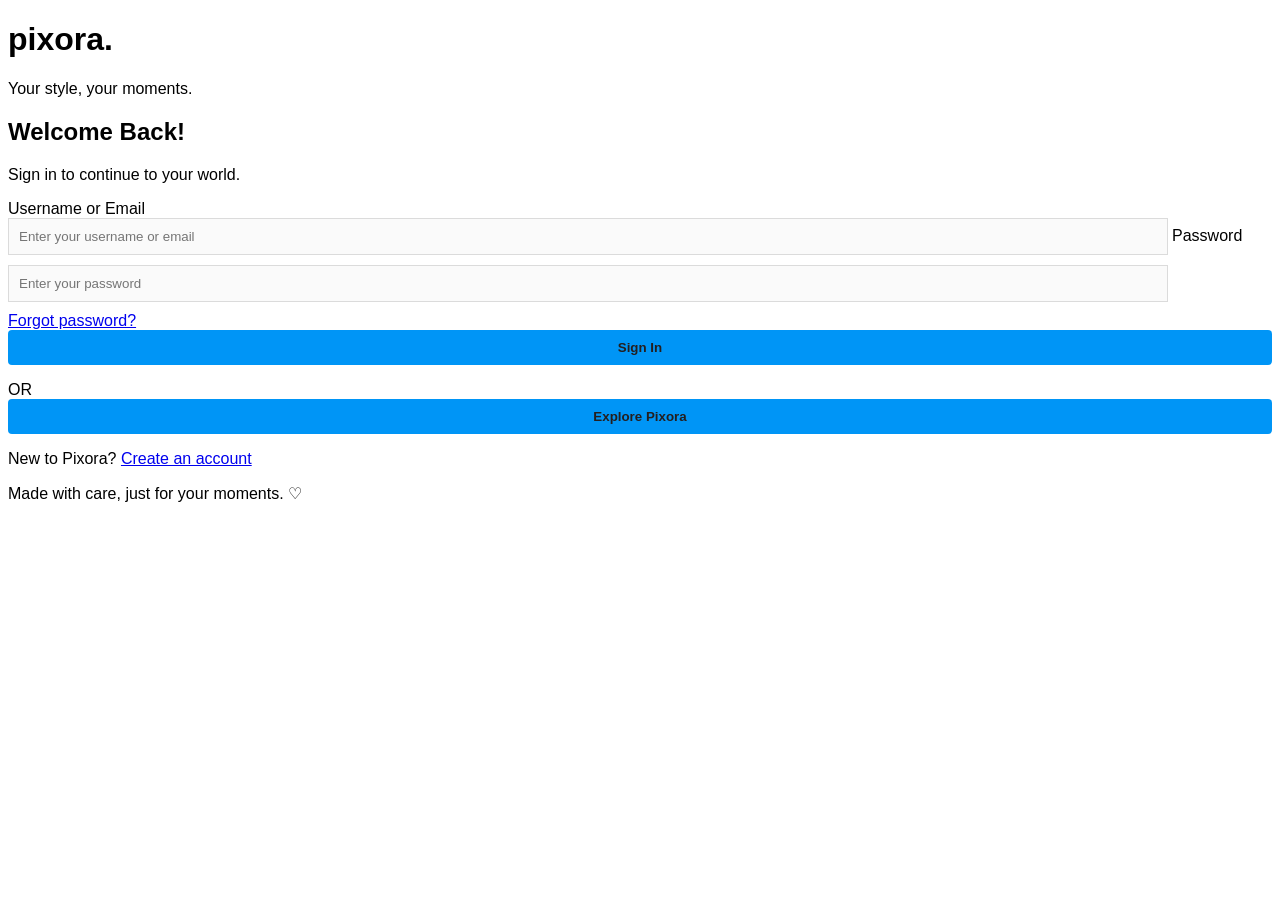
==== index.html @ aea724a8 "Update index.html" ====
<!DOCTYPE html>
<html lang="en">
<head>
    <meta charset="UTF-8">
    <meta name="viewport" content="width=device-width, initial-scale=1.0">
    <title>Pixora | Your Style, Your Moments</title>
    <link rel="stylesheet" href="./style.css">
</head>
<body>
    <main class="login-container">
        <div class="brand">
            <h1>pixora<span>.</span></h1>
            <p>Your style, your moments.</p>
        </div>
        <div class="login-card">
            <h2>Welcome Back!</h2>
            <p class="subtitle">Sign in to continue to your world.</p>
            <form id="loginForm">
                <label for="username">Username or Email</label>
                <input
                    type="text"
                    id="username"
                    placeholder="Enter your username or email"
                    required
                >
                <label for="password">Password</label>
                <input
                    type="password"
                    id="password"
                    placeholder="Enter your password"
                    required
                >
                <div class="forgot-row">
                    <a href="#" id="forgotPassword">Forgot password?</a>
                </div>
                <button type="submit" class="login-btn">Sign In</button>
                <p id="message" class="message" role="status"></p>
            </form>
            <div class="divider">
                <span>OR</span>
            </div>
            <button type="button" class="guest-btn" id="guestLogin">
                Explore Pixora
            </button>
            <p class="signup-text">
                New to Pixora?
                <a href="#" id="createAccount">Create an account</a>
            </p>
        </div>
        <footer>
            Made with care, just for your moments. ♡
        </footer>
    </main>
    <script src="./insta.js"></script>
</body>
</html>
---- style.css ----
body {
  font-family:sans-serif;
  background: white;
}
.a {
  text-align: center;
}

input {
  width: 90%;
* {
    margin: 0;
    padding: 0;
    box-sizing: border-box;
}

:root {
    --wine: #722F37;
    --burgundy: #8B1E3F;
    --dark-wine: #4A1725;
    --cream: #FFF8F2;
    --white: #FFFFFF;
    --text: #33252A;
    --muted: #8B7A7E;
    --border: #E9D9D8;
}

body {
    min-height: 100vh;
    font-family: Arial, Helvetica, sans-serif;
    background: var(--cream);
    color: var(--text);
}

.login-container {
    width: 100%;
    min-height: 100vh;
    display: flex;
    flex-direction: column;
    align-items: center;
    justify-content: center;
    padding: 35px 20px;
}

.brand {
    text-align: center;
    margin-bottom: 28px;
}

.brand h1 {
    font-family: Georgia, "Times New Roman", serif;
    font-size: 52px;
    letter-spacing: 1px;
    color: var(--wine);
}

.brand h1 span {
    color: var(--burgundy);
}

.brand p {
    margin-top: 7px;
    font-size: 14px;
    color: var(--muted);
    letter-spacing: 0.5px;
}

.login-card {
    width: 100%;
    max-width: 410px;
    padding: 36px;
    background: var(--white);
    border: 1px solid var(--border);
    border-radius: 18px;
    box-shadow: 0 12px 40px rgba(74, 23, 37, 0.08);
}

.login-card h2 {
    font-size: 25px;
    color: var(--dark-wine);
    text-align: center;
}

.subtitle {
    margin: 10px 0 28px;
    text-align: center;
    color: var(--muted);
    font-size: 14px;
    line-height: 1.5;
}

form label {
    display: block;
    margin: 16px 0 8px;
    font-size: 13px;
    font-weight: bold;
    color: var(--dark-wine);
}

form input {
    width: 100%;
    padding: 13px 14px;
    border: 1px solid var(--border);
    border-radius: 9px;
    background: #FFFCFA;
    font-size: 14px;
    outline: none;
    transition: border-color 0.2s, box-shadow 0.2s;
}

form input:focus {
    border-color: var(--wine);
    box-shadow: 0 0 0 3px rgba(114, 47, 55, 0.10);
}

.forgot-row {
    display: flex;
    justify-content: flex-end;
    margin: 13px 0 20px;
}

a {
    color: var(--wine);
    text-decoration: none;
}

a:hover {
    text-decoration: underline;
}

.forgot-row a {
    font-size: 13px;
    font-weight: bold;
}

.login-btn,
.guest-btn {
    width: 100%;
    padding: 14px;
    border-radius: 9px;
    font-size: 15px;
    font-weight: bold;
    cursor: pointer;
    transition: transform 0.2s, opacity 0.2s;
}

.login-btn {
    color: var(--white);
    border: none;
    background: linear-gradient(135deg, var(--wine), var(--burgundy));
    box-shadow: 0 5px 14px rgba(114, 47, 55, 0.18);
}

.login-btn:hover,
.guest-btn:hover {
    transform: translateY(-2px);
    opacity: 0.92;
}

.divider {
    display: flex;
    align-items: center;
    gap: 14px;
    margin: 24px 0;
    color: #A99A9C;
    font-size: 12px;
}

.divider::before,
.divider::after {
    content: "";
    height: 1px;
    flex: 1;
    background: var(--border);
}

.guest-btn {
    background: var(--white);
    border: 1px solid var(--wine);
    color: var(--wine);
}

.signup-text {
    margin-top: 25px;
    text-align: center;
    color: var(--muted);
    font-size: 13px;
    line-height: 1.8;
}

.signup-text a {
    font-weight: bold;
}

.message {
    margin-top: 12px;
    text-align: center;
    font-size: 13px;
    line-height: 1.5;
}

footer {
    margin-top: 25px;
    color: var(--muted);
    font-size: 12px;
    text-align: center;
}

@media (max-width: 480px) {
    .login-container {
        padding: 25px 16px;
    }

    .brand h1 {
        font-size: 44px;
    }

    .login-card {
        padding: 27px 21px;
        border-radius: 14px;
    }

    .login-card h2 {
        font-size: 23px;
    }
}
  padding: 10px;
  margin-bottom: 10px;
  background: #fafafa;
  border: 1px solid #dbdbdb;
}

button {
  width: 100%;
  padding: 10px;
  background: #0095f6;
  border: none;
  color: rgb(36, 31, 31);
  font-weight: bold;
  cursor: pointer;
  border-radius: 4px;
}
.d {
    margin-left: 100px;
  color: #385185;
  font-weight: bold;
  cursor: pointer;
}
.e{
    margin-left: 100px;
    color: #0095f6;
    font-weight: bold;
    cursor: pointer;
}

.b {
  font-size: 12px;
  margin-top: 15px;
  color: #d61861;
  cursor: pointer;
}
.f{
  display: flex;
  flex-direction: column;
  align-items: center;
  margin-top: 60px;
}
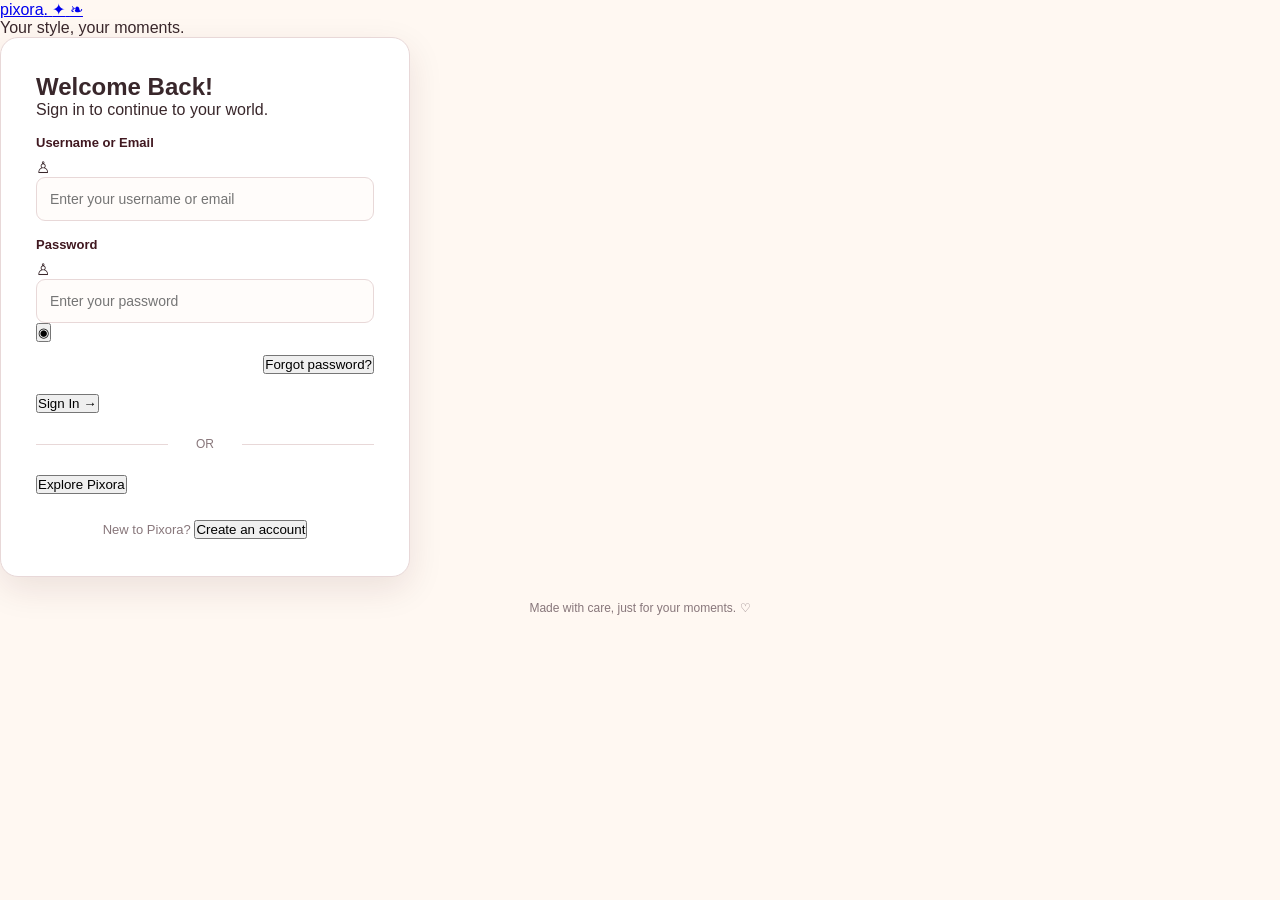
==== commit 2a26c598: "Update index.html" ====
--- a/index.html
+++ b/index.html
@@ -3,54 +3,136 @@
 <head>
     <meta charset="UTF-8">
     <meta name="viewport" content="width=device-width, initial-scale=1.0">
+
     <title>Pixora | Your Style, Your Moments</title>
+
     <link rel="stylesheet" href="./style.css">
+
+    <link rel="preconnect" href="https://fonts.googleapis.com">
+    <link rel="preconnect" href="https://fonts.gstatic.com" crossorigin>
+
+    <link href="https://fonts.googleapis.com/css2?family=Playfair+Display:wght@500;600;700&family=Poppins:wght@400;500;600;700&display=swap" rel="stylesheet">
 </head>
+
 <body>
-    <main class="login-container">
-        <div class="brand">
-            <h1>pixora<span>.</span></h1>
-            <p>Your style, your moments.</p>
-        </div>
-        <div class="login-card">
-            <h2>Welcome Back!</h2>
-            <p class="subtitle">Sign in to continue to your world.</p>
+
+    <div class="decor decor-left"></div>
+    <div class="decor decor-right"></div>
+
+    <main class="page-container">
+
+        <!-- Pixora Brand -->
+        <header class="brand-header">
+
+            <a href="./index.html" class="brand-logo" aria-label="Pixora home">
+                <span class="logo-word">pixora<span class="gold-dot">.</span></span>
+                <span class="logo-sparkle">✦</span>
+                <span class="logo-leaf">❧</span>
+            </a>
+
+            <p class="tagline">Your style, your moments.</p>
+
+        </header>
+
+        <!-- Login Card -->
+        <section class="login-card">
+
+            <div class="welcome-section">
+                <h1>Welcome Back!</h1>
+                <p>Sign in to continue to your world.</p>
+            </div>
+
             <form id="loginForm">
-                <label for="username">Username or Email</label>
-                <input
-                    type="text"
-                    id="username"
-                    placeholder="Enter your username or email"
-                    required
+
+                <div class="form-group">
+
+                    <label for="username">Username or Email</label>
+
+                    <div class="input-wrapper">
+                        <span class="input-icon" aria-hidden="true">♙</span>
+
+                        <input
+                            type="text"
+                            id="username"
+                            placeholder="Enter your username or email"
+                            autocomplete="username"
+                            required
+                        >
+                    </div>
+
+                </div>
+
+                <div class="form-group">
+
+                    <label for="password">Password</label>
+
+                    <div class="input-wrapper">
+                        <span class="input-icon" aria-hidden="true">♙</span>
+
+                        <input
+                            type="password"
+                            id="password"
+                            placeholder="Enter your password"
+                            autocomplete="current-password"
+                            required
+                        >
+
+                        <button
+                            type="button"
+                            id="togglePassword"
+                            class="password-toggle"
+                            aria-label="Show password"
+                        >
+                            ◉
+                        </button>
+                    </div>
+
+                </div>
+
+                <div class="forgot-row">
+                    <button type="button" id="forgotPassword">
+                        Forgot password?
+                    </button>
+                </div>
+
+                <button type="submit" class="primary-button">
+                    Sign In <span>→</span>
+                </button>
+
+                <div class="divider">
+                    <span></span>
+                    <p>OR</p>
+                    <span></span>
+                </div>
+
+                <button
+                    type="button"
+                    id="exploreButton"
+                    class="secondary-button"
                 >
-                <label for="password">Password</label>
-                <input
-                    type="password"
-                    id="password"
-                    placeholder="Enter your password"
-                    required
-                >
-                <div class="forgot-row">
-                    <a href="#" id="forgotPassword">Forgot password?</a>
-                </div>
-                <button type="submit" class="login-btn">Sign In</button>
+                    Explore Pixora
+                </button>
+
                 <p id="message" class="message" role="status"></p>
+
+                <p class="signup-text">
+                    New to Pixora?
+                    <button type="button" id="createAccount">
+                        Create an account
+                    </button>
+                </p>
+
             </form>
-            <div class="divider">
-                <span>OR</span>
-            </div>
-            <button type="button" class="guest-btn" id="guestLogin">
-                Explore Pixora
-            </button>
-            <p class="signup-text">
-                New to Pixora?
-                <a href="#" id="createAccount">Create an account</a>
-            </p>
-        </div>
-        <footer>
-            Made with care, just for your moments. ♡
+
+        </section>
+
+        <footer class="page-footer">
+            Made with care, just for your moments. <span>♡</span>
         </footer>
+
     </main>
-    <script src="./insta.js"></script>
+
+    <script src="./script.js"></script>
+
 </body>
 </html>
--- a/style.css
+++ b/style.css
@@ -1,92 +1,71 @@
-body {
-  font-family:sans-serif;
-  background: white;
-}
-.a {
-  text-align: center;
-}
-
-input {
-  width: 90%;
 * {
     margin: 0;
     padding: 0;
     box-sizing: border-box;
 }
-
 :root {
     --wine: #722F37;
     --burgundy: #8B1E3F;
-    --dark-wine: #4A1725;
+    --dark-wine: #401820;
     --cream: #FFF8F2;
     --white: #FFFFFF;
-    --text: #33252A;
-    --muted: #8B7A7E;
-    --border: #E9D9D8;
+    --text: #39272B;
+    --muted: #88777B;
+    --border: #E8D8D8;
 }
-
 body {
     min-height: 100vh;
     font-family: Arial, Helvetica, sans-serif;
     background: var(--cream);
     color: var(--text);
 }
-
 .login-container {
+    min-height: 100vh;
     width: 100%;
-    min-height: 100vh;
+    padding: 35px 20px;
     display: flex;
     flex-direction: column;
+    justify-content: center;
     align-items: center;
-    justify-content: center;
-    padding: 35px 20px;
 }
-
 .brand {
     text-align: center;
-    margin-bottom: 28px;
+    margin-bottom: 25px;
 }
-
 .brand h1 {
-    font-family: Georgia, "Times New Roman", serif;
+    font-family: Georgia, serif;
     font-size: 52px;
+    color: var(--wine);
     letter-spacing: 1px;
-    color: var(--wine);
 }
-
 .brand h1 span {
     color: var(--burgundy);
 }
-
 .brand p {
-    margin-top: 7px;
+    margin-top: 8px;
+    color: var(--muted);
     font-size: 14px;
-    color: var(--muted);
-    letter-spacing: 0.5px;
 }
-
 .login-card {
     width: 100%;
     max-width: 410px;
-    padding: 36px;
+    padding: 35px;
     background: var(--white);
     border: 1px solid var(--border);
     border-radius: 18px;
-    box-shadow: 0 12px 40px rgba(74, 23, 37, 0.08);
+    box-shadow: 0 12px 35px rgba(64, 24, 32, 0.10);
 }
-
 .login-card h2 {
+    text-align: center;
+    color: var(--dark-wine);
     font-size: 25px;
-    color: var(--dark-wine);
-    text-align: center;
 }
-
 .subtitle {
-    margin: 10px 0 28px;
     text-align: center;
     color: var(--muted);
     font-size: 14px;
     line-height: 1.5;
+    margin: 10px 0 25px;
 }
 
 form label {
@@ -96,43 +75,29 @@
     font-weight: bold;
     color: var(--dark-wine);
 }
-
 form input {
+    display: block;
     width: 100%;
-    padding: 13px 14px;
+    padding: 13px;
     border: 1px solid var(--border);
     border-radius: 9px;
     background: #FFFCFA;
     font-size: 14px;
     outline: none;
-    transition: border-color 0.2s, box-shadow 0.2s;
 }
-
 form input:focus {
     border-color: var(--wine);
     box-shadow: 0 0 0 3px rgba(114, 47, 55, 0.10);
 }
-
 .forgot-row {
-    display: flex;
-    justify-content: flex-end;
+    text-align: right;
     margin: 13px 0 20px;
 }
-
-a {
+.forgot-row a {
     color: var(--wine);
+    font-size: 13px;
     text-decoration: none;
 }
-
-a:hover {
-    text-decoration: underline;
-}
-
-.forgot-row a {
-    font-size: 13px;
-    font-weight: bold;
-}
-
 .login-btn,
 .guest-btn {
     width: 100%;
@@ -141,31 +106,32 @@
     font-size: 15px;
     font-weight: bold;
     cursor: pointer;
-    transition: transform 0.2s, opacity 0.2s;
+    transition: 0.2s;
 }
-
 .login-btn {
-    color: var(--white);
+    color: white;
+    background: linear-gradient(135deg, var(--wine), var(--burgundy));
     border: none;
-    background: linear-gradient(135deg, var(--wine), var(--burgundy));
-    box-shadow: 0 5px 14px rgba(114, 47, 55, 0.18);
+    box-shadow: 0 5px 12px rgba(114, 47, 55, 0.18);
 }
-
+.guest-btn {
+    color: var(--wine);
+    background: white;
+    border: 1px solid var(--wine);
+}
 .login-btn:hover,
 .guest-btn:hover {
     transform: translateY(-2px);
-    opacity: 0.92;
+    opacity: 0.9;
 }
-
 .divider {
     display: flex;
     align-items: center;
     gap: 14px;
     margin: 24px 0;
-    color: #A99A9C;
+    color: var(--muted);
     font-size: 12px;
 }
-
 .divider::before,
 .divider::after {
     content: "";
@@ -173,96 +139,38 @@
     flex: 1;
     background: var(--border);
 }
-
-.guest-btn {
-    background: var(--white);
-    border: 1px solid var(--wine);
-    color: var(--wine);
-}
-
 .signup-text {
-    margin-top: 25px;
+    margin-top: 24px;
     text-align: center;
     color: var(--muted);
     font-size: 13px;
     line-height: 1.8;
 }
-
 .signup-text a {
+    color: var(--wine);
     font-weight: bold;
+    text-decoration: none;
 }
-
 .message {
     margin-top: 12px;
     text-align: center;
     font-size: 13px;
     line-height: 1.5;
 }
-
 footer {
-    margin-top: 25px;
+    margin-top: 24px;
     color: var(--muted);
+    text-align: center;
     font-size: 12px;
-    text-align: center;
 }
-
 @media (max-width: 480px) {
     .login-container {
         padding: 25px 16px;
     }
-
     .brand h1 {
         font-size: 44px;
     }
-
     .login-card {
-        padding: 27px 21px;
-        border-radius: 14px;
-    }
-
-    .login-card h2 {
-        font-size: 23px;
+        padding: 26px 20px;
     }
 }
-  padding: 10px;
-  margin-bottom: 10px;
-  background: #fafafa;
-  border: 1px solid #dbdbdb;
-}
-
-button {
-  width: 100%;
-  padding: 10px;
-  background: #0095f6;
-  border: none;
-  color: rgb(36, 31, 31);
-  font-weight: bold;
-  cursor: pointer;
-  border-radius: 4px;
-}
-.d {
-    margin-left: 100px;
-  color: #385185;
-  font-weight: bold;
-  cursor: pointer;
-}
-.e{
-    margin-left: 100px;
-    color: #0095f6;
-    font-weight: bold;
-    cursor: pointer;
-}
-
-.b {
-  font-size: 12px;
-  margin-top: 15px;
-  color: #d61861;
-  cursor: pointer;
-}
-.f{
-  display: flex;
-  flex-direction: column;
-  align-items: center;
-  margin-top: 60px;
-}
-
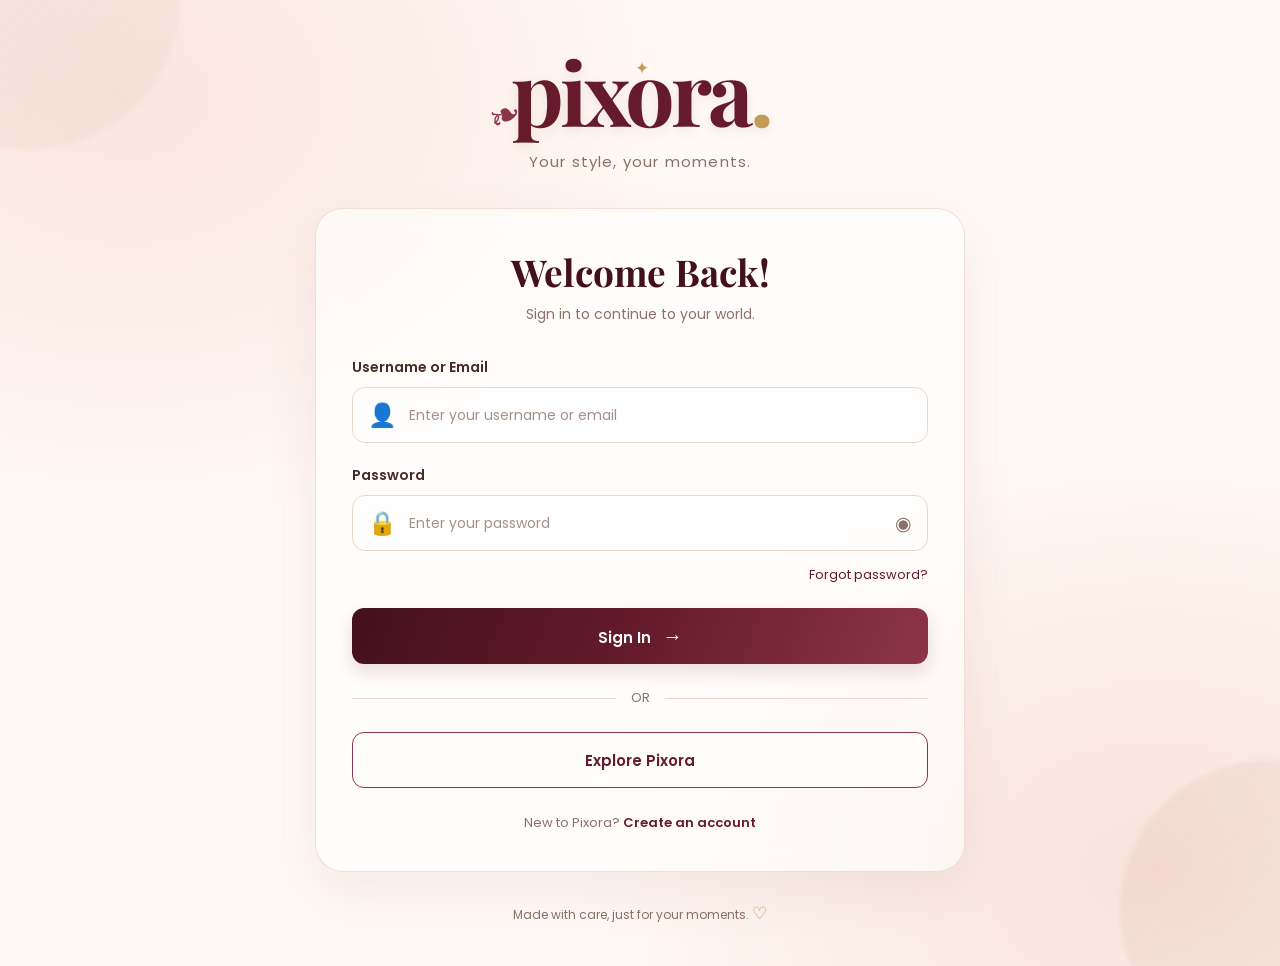
==== commit e2b16046: "Update index.html" ====
--- a/index.html
+++ b/index.html
@@ -49,7 +49,7 @@
                     <label for="username">Username or Email</label>
 
                     <div class="input-wrapper">
-                        <span class="input-icon" aria-hidden="true">♙</span>
+                        <span class="input-icon" aria-hidden="true">👤</span>
 
                         <input
                             type="text"
@@ -67,7 +67,7 @@
                     <label for="password">Password</label>
 
                     <div class="input-wrapper">
-                        <span class="input-icon" aria-hidden="true">♙</span>
+                        <span class="input-icon" aria-hidden="true">🔒</span>
 
                         <input
                             type="password"
--- a/style.css
+++ b/style.css
@@ -1,176 +1,494 @@
+/* ---------- Pixora Theme ---------- */
+:root {
+    --wine: #651b2b;
+    --wine-dark: #43101c;
+    --wine-light: #8d3548;
+    --gold: #c49a58;
+    --cream: #fff9f5;
+    --text: #482a27;
+    --muted: #8a7169;
+    --border: #ecd5ca;
+}
+
 * {
     margin: 0;
     padding: 0;
     box-sizing: border-box;
 }
-:root {
-    --wine: #722F37;
-    --burgundy: #8B1E3F;
-    --dark-wine: #401820;
-    --cream: #FFF8F2;
-    --white: #FFFFFF;
-    --text: #39272B;
-    --muted: #88777B;
-    --border: #E8D8D8;
-}
+
 body {
     min-height: 100vh;
-    font-family: Arial, Helvetica, sans-serif;
-    background: var(--cream);
+    font-family: "Poppins", sans-serif;
     color: var(--text);
-}
-.login-container {
-    min-height: 100vh;
-    width: 100%;
-    padding: 35px 20px;
+    background:
+        radial-gradient(ellipse at 10% 10%, #f9e5df 0%, transparent 35%),
+        radial-gradient(ellipse at 90% 90%, #f7e2da 0%, transparent 35%),
+        var(--cream);
+
     display: flex;
-    flex-direction: column;
     justify-content: center;
     align-items: center;
-}
-.brand {
+    padding: 40px 20px;
+    position: relative;
+    overflow-x: hidden;
+}
+
+/* ---------- Background Decoration ---------- */
+
+.decor {
+    position: fixed;
+    width: 300px;
+    height: 300px;
+    border-radius: 50%;
+    background: linear-gradient(
+        135deg,
+        rgba(224, 174, 166, 0.20),
+        rgba(196, 154, 88, 0.05)
+    );
+    filter: blur(2px);
+    pointer-events: none;
+}
+
+.decor-left {
+    top: -150px;
+    left: -120px;
+}
+
+.decor-right {
+    right: -140px;
+    bottom: -160px;
+}
+
+/* ---------- Main Container ---------- */
+
+.page-container {
+    width: 100%;
+    max-width: 740px;
+    position: relative;
+    z-index: 1;
+}
+
+/* ---------- Pixora Logo ---------- */
+
+.brand-header {
     text-align: center;
-    margin-bottom: 25px;
-}
-.brand h1 {
-    font-family: Georgia, serif;
-    font-size: 52px;
+    margin-bottom: 35px;
+}
+
+.brand-logo {
+    position: relative;
+    display: inline-block;
+    text-decoration: none;
     color: var(--wine);
-    letter-spacing: 1px;
-}
-.brand h1 span {
-    color: var(--burgundy);
-}
-.brand p {
-    margin-top: 8px;
-    color: var(--muted);
-    font-size: 14px;
-}
+}
+
+.logo-word {
+    font-family: "Playfair Display", serif;
+    font-size: clamp(58px, 9vw, 88px);
+    font-weight: 700;
+    line-height: 1.15;
+    letter-spacing: -4px;
+    text-shadow: 0 4px 12px rgba(101, 27, 43, 0.08);
+}
+
+.gold-dot {
+    color: var(--gold);
+}
+
+.logo-sparkle {
+    position: absolute;
+    top: 15%;
+    left: 48%;
+    font-size: 17px;
+    color: var(--gold);
+    animation: sparkle 3s ease-in-out infinite;
+}
+
+.logo-leaf {
+    position: absolute;
+    bottom: -3px;
+    left: -22px;
+    font-size: 38px;
+    transform: rotate(-25deg);
+    color: var(--wine-light);
+}
+
+.tagline {
+    margin-top: 9px;
+    color: var(--muted);
+    font-size: 15px;
+    letter-spacing: 1.2px;
+}
+
+/* ---------- Login Card ---------- */
+
 .login-card {
     width: 100%;
-    max-width: 410px;
-    padding: 35px;
-    background: var(--white);
+    max-width: 650px;
+    margin: 0 auto;
+    padding: 38px 36px;
+    border: 1px solid rgba(236, 213, 202, 0.75);
+    border-radius: 28px;
+
+    background: rgba(255, 255, 255, 0.60);
+
+    box-shadow:
+        0 20px 55px rgba(101, 27, 43, 0.07),
+        inset 0 1px 0 rgba(255, 255, 255, 0.8);
+
+    backdrop-filter: blur(12px);
+}
+
+/* ---------- Welcome Section ---------- */
+
+.welcome-section {
+    text-align: center;
+    margin-bottom: 32px;
+}
+
+.welcome-section h1 {
+    font-family: "Playfair Display", serif;
+    font-size: clamp(29px, 5vw, 37px);
+    color: var(--wine-dark);
+    margin-bottom: 8px;
+}
+
+.welcome-section p {
+    color: var(--muted);
+    font-size: 14px;
+}
+
+/* ---------- Form ---------- */
+
+.form-group {
+    margin-bottom: 22px;
+}
+
+.form-group label {
+    display: block;
+    font-size: 14px;
+    font-weight: 600;
+    margin-bottom: 9px;
+}
+
+.input-wrapper {
+    display: flex;
+    align-items: center;
+    min-height: 56px;
+    padding: 0 15px;
+
     border: 1px solid var(--border);
-    border-radius: 18px;
-    box-shadow: 0 12px 35px rgba(64, 24, 32, 0.10);
-}
-.login-card h2 {
-    text-align: center;
-    color: var(--dark-wine);
-    font-size: 25px;
-}
-.subtitle {
-    text-align: center;
-    color: var(--muted);
+    border-radius: 13px;
+    background: rgba(255, 255, 255, 0.62);
+
+    transition: border-color 0.25s, box-shadow 0.25s;
+}
+
+.input-wrapper:focus-within {
+    border-color: var(--wine-light);
+    box-shadow: 0 0 0 4px rgba(101, 27, 43, 0.07);
+}
+
+.input-icon {
+    color: var(--muted);
+    font-size: 23px;
+    margin-right: 12px;
+}
+
+.input-wrapper input {
+    width: 100%;
+    min-width: 0;
+    border: none;
+    outline: none;
+    background: transparent;
+
+    color: var(--text);
+    font-family: inherit;
     font-size: 14px;
-    line-height: 1.5;
-    margin: 10px 0 25px;
-}
-
-form label {
-    display: block;
-    margin: 16px 0 8px;
-    font-size: 13px;
-    font-weight: bold;
-    color: var(--dark-wine);
-}
-form input {
-    display: block;
-    width: 100%;
-    padding: 13px;
-    border: 1px solid var(--border);
-    border-radius: 9px;
-    background: #FFFCFA;
-    font-size: 14px;
-    outline: none;
-}
-form input:focus {
-    border-color: var(--wine);
-    box-shadow: 0 0 0 3px rgba(114, 47, 55, 0.10);
-}
+}
+
+.input-wrapper input::placeholder {
+    color: #a39189;
+}
+
+.password-toggle {
+    flex-shrink: 0;
+    border: none;
+    background: transparent;
+    color: var(--muted);
+    cursor: pointer;
+    font-size: 19px;
+    margin-left: 10px;
+}
+
+/* ---------- Forgot Password ---------- */
+
 .forgot-row {
-    text-align: right;
-    margin: 13px 0 20px;
-}
-.forgot-row a {
+    display: flex;
+    justify-content: flex-end;
+    margin-top: -8px;
+    margin-bottom: 23px;
+}
+
+.forgot-row button,
+.signup-text button {
+    border: none;
+    background: none;
+    font-family: inherit;
+    cursor: pointer;
     color: var(--wine);
     font-size: 13px;
-    text-decoration: none;
-}
-.login-btn,
-.guest-btn {
+}
+
+.forgot-row button:hover,
+.signup-text button:hover {
+    text-decoration: underline;
+}
+
+/* ---------- Buttons ---------- */
+
+.primary-button,
+.secondary-button {
     width: 100%;
-    padding: 14px;
-    border-radius: 9px;
+    min-height: 56px;
+    border-radius: 12px;
+    font-family: inherit;
     font-size: 15px;
-    font-weight: bold;
+    font-weight: 600;
     cursor: pointer;
-    transition: 0.2s;
-}
-.login-btn {
+    transition: transform 0.25s, box-shadow 0.25s;
+}
+
+.primary-button {
     color: white;
-    background: linear-gradient(135deg, var(--wine), var(--burgundy));
     border: none;
-    box-shadow: 0 5px 12px rgba(114, 47, 55, 0.18);
-}
-.guest-btn {
-    color: var(--wine);
-    background: white;
-    border: 1px solid var(--wine);
-}
-.login-btn:hover,
-.guest-btn:hover {
+    background: linear-gradient(
+        110deg,
+        var(--wine-dark),
+        var(--wine),
+        var(--wine-light)
+    );
+
+    box-shadow: 0 8px 18px rgba(101, 27, 43, 0.14);
+}
+
+.primary-button span {
+    margin-left: 8px;
+    font-size: 20px;
+}
+
+.primary-button:hover,
+.secondary-button:hover {
     transform: translateY(-2px);
-    opacity: 0.9;
-}
+}
+
+.primary-button:hover {
+    box-shadow: 0 12px 24px rgba(101, 27, 43, 0.22);
+}
+
 .divider {
     display: flex;
     align-items: center;
-    gap: 14px;
+    gap: 15px;
     margin: 24px 0;
-    color: var(--muted);
-    font-size: 12px;
-}
-.divider::before,
-.divider::after {
-    content: "";
+}
+
+.divider span {
     height: 1px;
     flex: 1;
     background: var(--border);
 }
-.signup-text {
-    margin-top: 24px;
-    text-align: center;
-    color: var(--muted);
+
+.divider p {
     font-size: 13px;
-    line-height: 1.8;
-}
-.signup-text a {
+    color: var(--muted);
+}
+
+.secondary-button {
     color: var(--wine);
-    font-weight: bold;
-    text-decoration: none;
-}
+    border: 1px solid var(--wine-light);
+    background: rgba(255, 255, 255, 0.35);
+}
+
+.secondary-button:hover {
+    background: rgba(101, 27, 43, 0.04);
+}
+
+/* ---------- Messages ---------- */
+
 .message {
-    margin-top: 12px;
+    display: none;
+    margin-top: 18px;
     text-align: center;
     font-size: 13px;
-    line-height: 1.5;
-}
-footer {
-    margin-top: 24px;
-    color: var(--muted);
+    line-height: 1.6;
+}
+
+.message.visible {
+    display: block;
+}
+
+.message.error {
+    color: #a32637;
+}
+
+.message.success {
+    color: #386b4a;
+}
+
+.signup-text {
     text-align: center;
+    margin-top: 25px;
+    font-size: 13px;
+    color: var(--muted);
+}
+
+.signup-text button {
+    font-weight: 600;
+}
+
+/* ---------- Footer ---------- */
+
+.page-footer {
+    text-align: center;
+    color: var(--muted);
     font-size: 12px;
-}
-@media (max-width: 480px) {
-    .login-container {
-        padding: 25px 16px;
-    }
-    .brand h1 {
-        font-size: 44px;
-    }
+    margin-top: 28px;
+}
+
+.page-footer span {
+    color: var(--gold);
+    font-size: 17px;
+}
+
+/* ---------- Animations ---------- */
+
+@keyframes sparkle {
+    0%, 100% {
+        opacity: 0.65;
+        transform: scale(0.9);
+    }
+
+    50% {
+        opacity: 1;
+        transform: scale(1.2);
+    }
+}
+
+/* ---------- Mobile Responsive ---------- */
+
+@media (max-width: 600px) {
+    body {
+        padding: 28px 14px;
+        align-items: flex-start;
+    }
+
+    .page-container {
+        max-width: 440px;
+        margin: auto 0;
+    }
+
+    .brand-header {
+        margin-bottom: 25px;
+    }
+
+    .logo-word {
+        font-size: 65px;
+    }
+
+    .logo-leaf {
+        font-size: 29px;
+        left: -17px;
+    }
+
+    .tagline {
+        font-size: 12px;
+        letter-spacing: 0.7px;
+    }
+
     .login-card {
-        padding: 26px 20px;
-    }
-}
+        padding: 28px 20px;
+        border-radius: 22px;
+    }
+
+    .welcome-section {
+        margin-bottom: 26px;
+    }
+
+    .welcome-section h1 {
+        font-size: 29px;
+    }
+
+    .welcome-section p {
+        font-size: 12px;
+    }
+
+    .input-wrapper {
+        min-height: 52px;
+        padding: 0 11px;
+    }
+
+    .input-wrapper input {
+        font-size: 12px;
+    }
+
+    .primary-button,
+    .secondary-button {
+        min-height: 52px;
+        font-size: 14px;
+    }
+
+    .page-footer {
+        font-size: 11px;
+        margin-top: 22px;
+    }
+}
+
+@media (prefers-reduced-motion: reduce) {
+    *,
+    *::before,
+    *::after {
+        animation-duration: 0.01ms !important;
+        transition-duration: 0.01ms !important;
+    }
+}
+/* Pixora - Mobile Responsive Design */
+@media screen and (max-width: 768px) {
+    html,
+    body {
+        margin: 0;
+        padding: 0;
+        width: 100%;
+        min-height: 100%;
+    }
+
+    body {
+        box-sizing: border-box;
+    }
+
+    .container,
+    .login-container,
+    .login-card {
+        width: 90%;
+        max-width: 420px;
+        margin: 20px auto;
+        padding: 24px 20px;
+        box-sizing: border-box;
+    }
+
+    input,
+    button {
+        width: 100%;
+        box-sizing: border-box;
+        font-size: 16px;
+    }
+
+    input {
+        padding: 13px;
+        margin-bottom: 12px;
+    }
+
+    button {
+        padding: 14px;
+    }
+}
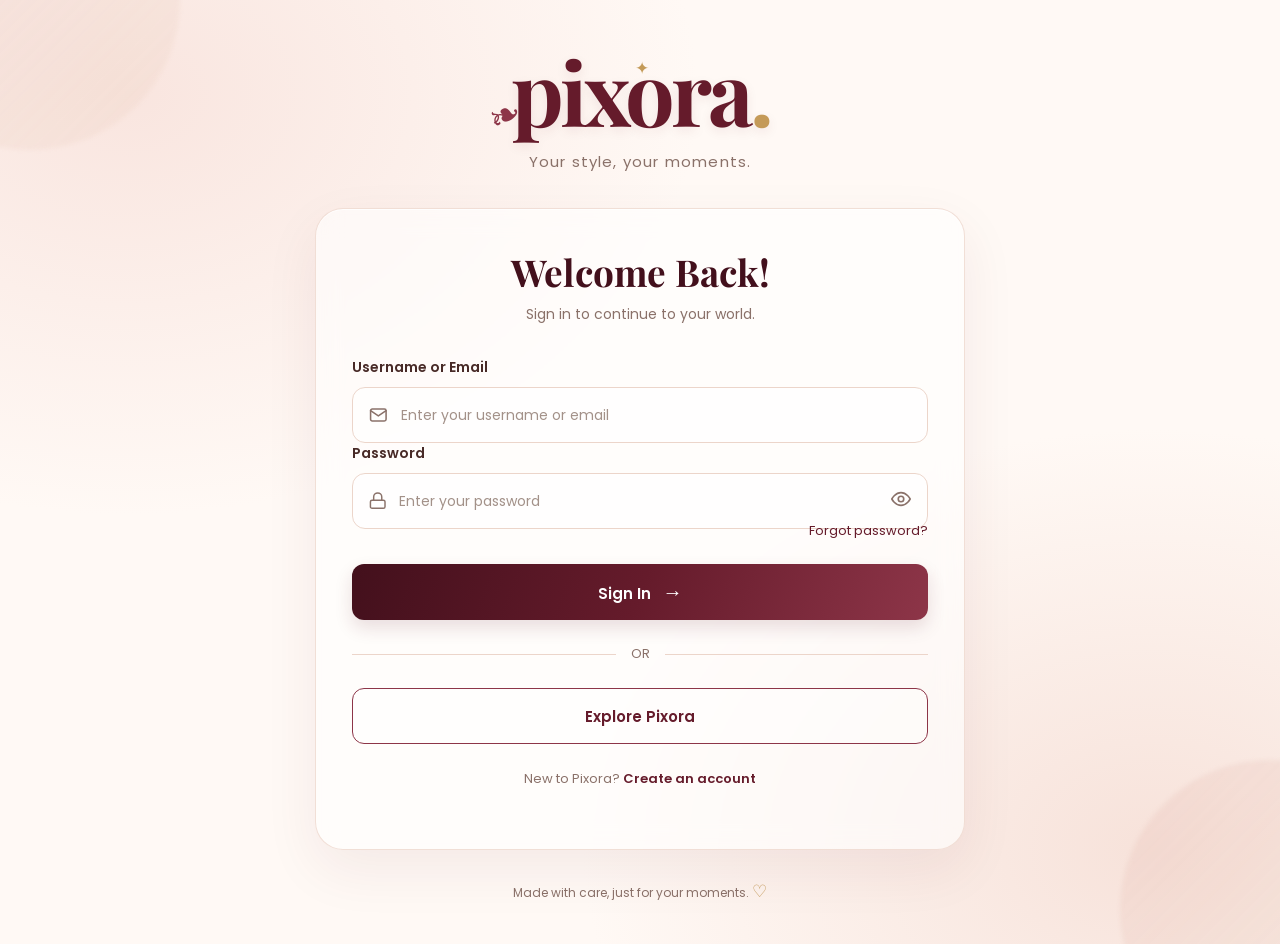
==== commit 9fd87c35: "Update index.html" ====
--- a/index.html
+++ b/index.html
@@ -41,54 +41,69 @@
                 <h1>Welcome Back!</h1>
                 <p>Sign in to continue to your world.</p>
             </div>
+            <form id="loginForm">
+                <!-- Email Field -->
+              <div class="form-group">
+                <label for="email">Username or Email</label>
+                <div class="input-wrapper">
+                   <svg class="input-icon"
+                        xmlns="http://www.w3.org/2000/svg"
+                        width="22" height="22"
+                        viewBox="0 0 24 24"
+                        fill="none"
+                        stroke="currentColor"
+                        stroke-width="1.8"
+                        stroke-linecap="round"
+                        stroke-linejoin="round">
+                        <rect x="3" y="5" width="18" height="14" rx="2"/>
+                        <path d="m3 7 9 6 9-6"/>
+                  </svg>
+                  <input type="text"
+                         id="email"
+                         placeholder="Enter your username or email"
+                         autocomplete="username">
+             </div>
+            <!-- Password Field -->
+            <label for="password">Password</label>
+                <div class="input-wrapper">
+                    <svg class="input-icon"
+                         xmlns="http://www.w3.org/2000/svg"
+                         width="22" height="22"
+                         viewBox="0 0 24 24"
+                         fill="none"
+                         stroke="currentColor"
+                         stroke-width="1.8"
+                         stroke-linecap="round"
+                         stroke-linejoin="round">
+                        <rect x="3" y="11" width="18" height="10" rx="2"/>
+                        <path d="M7 11V7a5 5 0 0 1 10 0v4"/>
+                    </svg>
+                    <input type="password"
+                           id="password"
+                           placeholder="Enter your password"
+                           autocomplete="current-password">
 
-            <form id="loginForm">
-
-                <div class="form-group">
-
-                    <label for="username">Username or Email</label>
-
-                    <div class="input-wrapper">
-                        <span class="input-icon" aria-hidden="true">👤</span>
-
-                        <input
-                            type="text"
-                            id="username"
-                            placeholder="Enter your username or email"
-                            autocomplete="username"
-                            required
-                        >
-                    </div>
-
-                </div>
-
-                <div class="form-group">
-
-                    <label for="password">Password</label>
-
-                    <div class="input-wrapper">
-                        <span class="input-icon" aria-hidden="true">🔒</span>
-
-                        <input
-                            type="password"
-                            id="password"
-                            placeholder="Enter your password"
-                            autocomplete="current-password"
-                            required
-                        >
-
-                        <button
-                            type="button"
+                    <button type="button"
                             id="togglePassword"
                             class="password-toggle"
                             aria-label="Show password"
-                        >
-                            ◉
-                        </button>
-                    </div>
+                            aria-pressed="false">
 
+                        <!-- Eye icon -->
+                        <svg id="eyeIcon"
+                             xmlns="http://www.w3.org/2000/svg"
+                             width="22" height="22"
+                             viewBox="0 0 24 24"
+                             fill="none"
+                             stroke="currentColor"
+                             stroke-width="1.8"
+                             stroke-linecap="round"
+                             stroke-linejoin="round">
+                            <path d="M2 12s3.6-7 10-7 10 7 10 7-3.6 7-10 7S2 12 2 12Z"/>
+                            <circle cx="12" cy="12" r="3"/>
+                        </svg>
+                    </button>
                 </div>
-
                 <div class="forgot-row">
                     <button type="button" id="forgotPassword">
                         Forgot password?
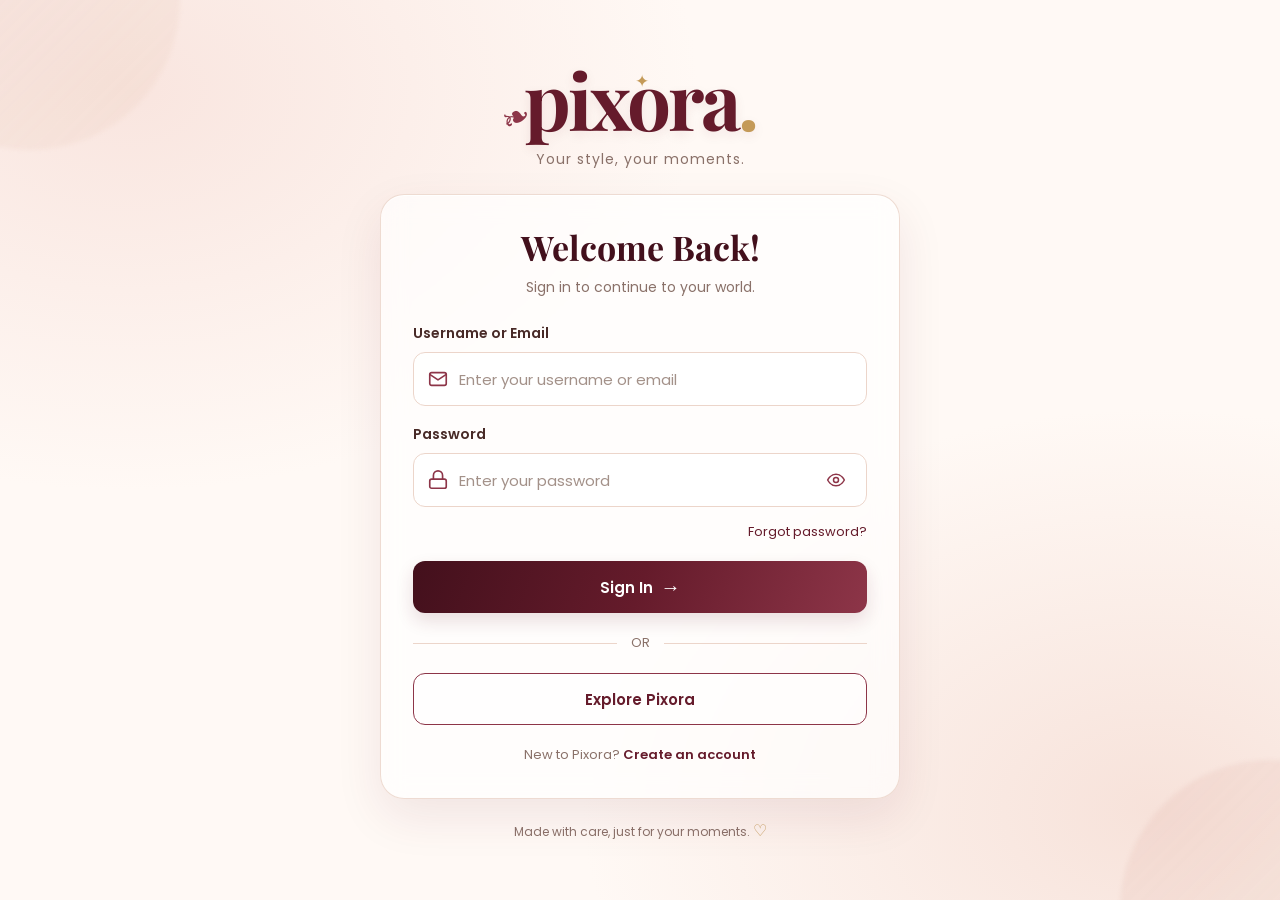
==== commit fae9b3b0: "Update index.html" ====
--- a/index.html
+++ b/index.html
@@ -3,6 +3,7 @@
 <head>
     <meta charset="UTF-8">
     <meta name="viewport" content="width=device-width, initial-scale=1.0">
+    <meta name="theme-color" content="#fff9f5">
 
     <title>Pixora | Your Style, Your Moments</title>
 
@@ -16,110 +17,142 @@
 
 <body>
 
-    <div class="decor decor-left"></div>
-    <div class="decor decor-right"></div>
+    <div class="decor decor-left" aria-hidden="true"></div>
+    <div class="decor decor-right" aria-hidden="true"></div>
 
     <main class="page-container">
 
-        <!-- Pixora Brand -->
+        <!-- Pixora Logo -->
         <header class="brand-header">
-
             <a href="./index.html" class="brand-logo" aria-label="Pixora home">
                 <span class="logo-word">pixora<span class="gold-dot">.</span></span>
-                <span class="logo-sparkle">✦</span>
-                <span class="logo-leaf">❧</span>
+                <span class="logo-sparkle" aria-hidden="true">✦</span>
+                <span class="logo-leaf" aria-hidden="true">❧</span>
             </a>
 
             <p class="tagline">Your style, your moments.</p>
-
         </header>
 
         <!-- Login Card -->
-        <section class="login-card">
+        <section class="login-card" aria-labelledby="welcomeTitle">
 
             <div class="welcome-section">
-                <h1>Welcome Back!</h1>
+                <h1 id="welcomeTitle">Welcome Back!</h1>
                 <p>Sign in to continue to your world.</p>
             </div>
+
             <form id="loginForm">
-                <!-- Email Field -->
-              <div class="form-group">
-                <label for="email">Username or Email</label>
-                <div class="input-wrapper">
-                   <svg class="input-icon"
-                        xmlns="http://www.w3.org/2000/svg"
-                        width="22" height="22"
-                        viewBox="0 0 24 24"
-                        fill="none"
-                        stroke="currentColor"
-                        stroke-width="1.8"
-                        stroke-linecap="round"
-                        stroke-linejoin="round">
-                        <rect x="3" y="5" width="18" height="14" rx="2"/>
-                        <path d="m3 7 9 6 9-6"/>
-                  </svg>
-                  <input type="text"
-                         id="email"
-                         placeholder="Enter your username or email"
-                         autocomplete="username">
-             </div>
-            <!-- Password Field -->
-            <label for="password">Password</label>
-                <div class="input-wrapper">
-                    <svg class="input-icon"
-                         xmlns="http://www.w3.org/2000/svg"
-                         width="22" height="22"
-                         viewBox="0 0 24 24"
-                         fill="none"
-                         stroke="currentColor"
-                         stroke-width="1.8"
-                         stroke-linecap="round"
-                         stroke-linejoin="round">
-                        <rect x="3" y="11" width="18" height="10" rx="2"/>
-                        <path d="M7 11V7a5 5 0 0 1 10 0v4"/>
-                    </svg>
-                    <input type="password"
-                           id="password"
-                           placeholder="Enter your password"
-                           autocomplete="current-password">
 
-                    <button type="button"
-                            id="togglePassword"
-                            class="password-toggle"
-                            aria-label="Show password"
-                            aria-pressed="false">
+                <!-- Username or Email -->
+                <div class="form-group">
+                    <label for="email">Username or Email</label>
 
-                        <!-- Eye icon -->
-                        <svg id="eyeIcon"
+                    <div class="input-wrapper">
+
+                        <svg class="input-icon"
                              xmlns="http://www.w3.org/2000/svg"
-                             width="22" height="22"
+                             width="22"
+                             height="22"
                              viewBox="0 0 24 24"
                              fill="none"
                              stroke="currentColor"
                              stroke-width="1.8"
                              stroke-linecap="round"
-                             stroke-linejoin="round">
-                            <path d="M2 12s3.6-7 10-7 10 7 10 7-3.6 7-10 7S2 12 2 12Z"/>
-                            <circle cx="12" cy="12" r="3"/>
+                             stroke-linejoin="round"
+                             aria-hidden="true">
+                            <rect x="3" y="5" width="18" height="14" rx="2"/>
+                            <path d="m3 7 9 6 9-6"/>
                         </svg>
-                    </button>
+
+                        <input
+                            type="text"
+                            id="email"
+                            name="username"
+                            placeholder="Enter your username or email"
+                            autocomplete="username"
+                            required
+                        >
+                    </div>
                 </div>
+
+                <!-- Password -->
+                <div class="form-group">
+                    <label for="password">Password</label>
+
+                    <div class="input-wrapper">
+
+                        <svg class="input-icon"
+                             xmlns="http://www.w3.org/2000/svg"
+                             width="22"
+                             height="22"
+                             viewBox="0 0 24 24"
+                             fill="none"
+                             stroke="currentColor"
+                             stroke-width="1.8"
+                             stroke-linecap="round"
+                             stroke-linejoin="round"
+                             aria-hidden="true">
+                            <rect x="3" y="11" width="18" height="10" rx="2"/>
+                            <path d="M7 11V7a5 5 0 0 1 10 0v4"/>
+                        </svg>
+
+                        <input
+                            type="password"
+                            id="password"
+                            name="password"
+                            placeholder="Enter your password"
+                            autocomplete="current-password"
+                            required
+                        >
+
+                        <!-- Show / Hide Password -->
+                        <button
+                            type="button"
+                            id="togglePassword"
+                            class="password-toggle"
+                            aria-label="Show password"
+                            aria-pressed="false"
+                        >
+
+                            <svg id="eyeIcon"
+                                 xmlns="http://www.w3.org/2000/svg"
+                                 width="22"
+                                 height="22"
+                                 viewBox="0 0 24 24"
+                                 fill="none"
+                                 stroke="currentColor"
+                                 stroke-width="1.8"
+                                 stroke-linecap="round"
+                                 stroke-linejoin="round"
+                                 aria-hidden="true">
+                                <path d="M2 12s3.6-7 10-7 10 7 10 7-3.6 7-10 7S2 12 2 12Z"/>
+                                <circle cx="12" cy="12" r="3"/>
+                            </svg>
+
+                        </button>
+                    </div>
+                </div>
+
+                <!-- Forgot Password -->
                 <div class="forgot-row">
                     <button type="button" id="forgotPassword">
                         Forgot password?
                     </button>
                 </div>
 
+                <!-- Sign In -->
                 <button type="submit" class="primary-button">
-                    Sign In <span>→</span>
+                    Sign In <span aria-hidden="true">→</span>
                 </button>
 
-                <div class="divider">
+                <!-- Divider -->
+                <div class="divider" aria-label="or">
                     <span></span>
                     <p>OR</p>
                     <span></span>
                 </div>
 
+                <!-- Explore -->
                 <button
                     type="button"
                     id="exploreButton"
@@ -128,8 +161,15 @@
                     Explore Pixora
                 </button>
 
-                <p id="message" class="message" role="status"></p>
+                <!-- Status Message -->
+                <p
+                    id="message"
+                    class="message"
+                    role="status"
+                    aria-live="polite"
+                ></p>
 
+                <!-- Create Account -->
                 <p class="signup-text">
                     New to Pixora?
                     <button type="button" id="createAccount">
@@ -138,11 +178,12 @@
                 </p>
 
             </form>
-
         </section>
 
+        <!-- Footer -->
         <footer class="page-footer">
-            Made with care, just for your moments. <span>♡</span>
+            Made with care, just for your moments.
+            <span aria-hidden="true">♡</span>
         </footer>
 
     </main>
--- a/style.css
+++ b/style.css
@@ -1,494 +1,350 @@
-/* ---------- Pixora Theme ---------- */
+/* PIXORA — responsive wine & cream theme */
 :root {
-    --wine: #651b2b;
-    --wine-dark: #43101c;
-    --wine-light: #8d3548;
-    --gold: #c49a58;
-    --cream: #fff9f5;
-    --text: #482a27;
-    --muted: #8a7169;
-    --border: #ecd5ca;
-}
-
-* {
-    margin: 0;
-    padding: 0;
-    box-sizing: border-box;
+  --wine: #651b2b;
+  --wine-dark: #43101c;
+  --wine-light: #8d3548;
+  --gold: #c49a58;
+  --cream: #fff9f5;
+  --text: #482a27;
+  --muted: #8a7169;
+  --border: #ecd5ca;
+}
+
+*, *::before, *::after { box-sizing: border-box; }
+
+html {
+  width: 100%;
+  min-height: 100%;
+  -webkit-text-size-adjust: 100%;
+  text-size-adjust: 100%;
 }
 
 body {
-    min-height: 100vh;
-    font-family: "Poppins", sans-serif;
-    color: var(--text);
-    background:
-        radial-gradient(ellipse at 10% 10%, #f9e5df 0%, transparent 35%),
-        radial-gradient(ellipse at 90% 90%, #f7e2da 0%, transparent 35%),
-        var(--cream);
-
-    display: flex;
-    justify-content: center;
-    align-items: center;
-    padding: 40px 20px;
-    position: relative;
-    overflow-x: hidden;
-}
-
-/* ---------- Background Decoration ---------- */
-
+  width: 100%;
+  min-height: 100vh;
+  min-height: 100svh;
+  margin: 0;
+  padding: 32px 18px;
+  display: flex;
+  justify-content: center;
+  align-items: center;
+  position: relative;
+  overflow-x: hidden;
+  font-family: "Poppins", sans-serif;
+  color: var(--text);
+  background:
+    radial-gradient(ellipse at 10% 10%, #f9e5df 0%, transparent 35%),
+    radial-gradient(ellipse at 90% 90%, #f7e2da 0%, transparent 35%),
+    var(--cream);
+}
+
+/* Decorative background */
 .decor {
-    position: fixed;
-    width: 300px;
-    height: 300px;
-    border-radius: 50%;
-    background: linear-gradient(
-        135deg,
-        rgba(224, 174, 166, 0.20),
-        rgba(196, 154, 88, 0.05)
-    );
-    filter: blur(2px);
-    pointer-events: none;
-}
-
-.decor-left {
-    top: -150px;
-    left: -120px;
-}
-
-.decor-right {
-    right: -140px;
-    bottom: -160px;
-}
-
-/* ---------- Main Container ---------- */
-
+  position: fixed;
+  z-index: 0;
+  width: 300px;
+  height: 300px;
+  border-radius: 50%;
+  background: linear-gradient(135deg, rgba(224,174,166,.20), rgba(196,154,88,.05));
+  filter: blur(2px);
+  pointer-events: none;
+}
+.decor-left { top: -150px; left: -120px; }
+.decor-right { right: -140px; bottom: -160px; }
+
+/* Main container — class matches the supplied HTML */
 .page-container {
-    width: 100%;
-    max-width: 740px;
-    position: relative;
-    z-index: 1;
-}
-
-/* ---------- Pixora Logo ---------- */
-
-.brand-header {
-    text-align: center;
-    margin-bottom: 35px;
-}
-
+  width: 100%;
+  max-width: 620px;
+  margin: auto;
+  position: relative;
+  z-index: 1;
+}
+
+/* Logo and tagline */
+.brand-header { text-align: center; margin: 0 0 24px; }
 .brand-logo {
-    position: relative;
-    display: inline-block;
-    text-decoration: none;
-    color: var(--wine);
-}
-
+  position: relative;
+  display: inline-block;
+  text-decoration: none;
+  color: var(--wine);
+}
 .logo-word {
-    font-family: "Playfair Display", serif;
-    font-size: clamp(58px, 9vw, 88px);
-    font-weight: 700;
-    line-height: 1.15;
-    letter-spacing: -4px;
-    text-shadow: 0 4px 12px rgba(101, 27, 43, 0.08);
-}
-
-.gold-dot {
-    color: var(--gold);
-}
-
+  font-family: "Playfair Display", serif;
+  font-size: clamp(56px, 8vw, 78px);
+  font-weight: 700;
+  line-height: 1.08;
+  letter-spacing: -3px;
+  text-shadow: 0 4px 12px rgba(101,27,43,.08);
+}
+.gold-dot { color: var(--gold); }
 .logo-sparkle {
-    position: absolute;
-    top: 15%;
-    left: 48%;
-    font-size: 17px;
-    color: var(--gold);
-    animation: sparkle 3s ease-in-out infinite;
-}
-
+  position: absolute;
+  top: 13%;
+  left: 48%;
+  color: var(--gold);
+  font-size: 17px;
+  animation: sparkle 3s ease-in-out infinite;
+  pointer-events: none;
+}
 .logo-leaf {
-    position: absolute;
-    bottom: -3px;
-    left: -22px;
-    font-size: 38px;
-    transform: rotate(-25deg);
-    color: var(--wine-light);
-}
-
+  position: absolute;
+  bottom: -2px;
+  left: -22px;
+  color: var(--wine-light);
+  font-size: 34px;
+  transform: rotate(-25deg);
+  pointer-events: none;
+}
 .tagline {
-    margin-top: 9px;
-    color: var(--muted);
-    font-size: 15px;
-    letter-spacing: 1.2px;
-}
-
-/* ---------- Login Card ---------- */
-
+  margin: 8px 0 0;
+  color: var(--muted);
+  font-size: 14px;
+  letter-spacing: 1px;
+}
+
+/* Login card */
 .login-card {
-    width: 100%;
-    max-width: 650px;
-    margin: 0 auto;
-    padding: 38px 36px;
-    border: 1px solid rgba(236, 213, 202, 0.75);
-    border-radius: 28px;
-
-    background: rgba(255, 255, 255, 0.60);
-
-    box-shadow:
-        0 20px 55px rgba(101, 27, 43, 0.07),
-        inset 0 1px 0 rgba(255, 255, 255, 0.8);
-
-    backdrop-filter: blur(12px);
-}
-
-/* ---------- Welcome Section ---------- */
-
-.welcome-section {
-    text-align: center;
-    margin-bottom: 32px;
-}
-
+  width: 100%;
+  max-width: 520px;
+  margin: 0 auto;
+  padding: 32px;
+  border: 1px solid rgba(236,213,202,.85);
+  border-radius: 24px;
+  background: rgba(255,255,255,.68);
+  box-shadow: 0 18px 48px rgba(101,27,43,.09), inset 0 1px 0 rgba(255,255,255,.85);
+  -webkit-backdrop-filter: blur(12px);
+  backdrop-filter: blur(12px);
+}
+
+/* Welcome section */
+.welcome-section { text-align: center; margin: 0 0 25px; }
 .welcome-section h1 {
-    font-family: "Playfair Display", serif;
-    font-size: clamp(29px, 5vw, 37px);
-    color: var(--wine-dark);
-    margin-bottom: 8px;
-}
-
+  margin: 0 0 8px;
+  color: var(--wine-dark);
+  font-family: "Playfair Display", serif;
+  font-size: clamp(27px, 4vw, 34px);
+  line-height: 1.2;
+}
 .welcome-section p {
-    color: var(--muted);
-    font-size: 14px;
-}
-
-/* ---------- Form ---------- */
-
-.form-group {
-    margin-bottom: 22px;
-}
-
+  margin: 0;
+  color: var(--muted);
+  font-size: 14px;
+  line-height: 1.6;
+}
+
+/* Form fields */
+.form-group { margin: 0 0 18px; }
 .form-group label {
-    display: block;
-    font-size: 14px;
-    font-weight: 600;
-    margin-bottom: 9px;
-}
-
+  display: block;
+  margin: 0 0 8px;
+  font-size: 14px;
+  font-weight: 600;
+}
 .input-wrapper {
-    display: flex;
-    align-items: center;
-    min-height: 56px;
-    padding: 0 15px;
-
-    border: 1px solid var(--border);
-    border-radius: 13px;
-    background: rgba(255, 255, 255, 0.62);
-
-    transition: border-color 0.25s, box-shadow 0.25s;
-}
-
+  display: flex;
+  align-items: center;
+  gap: 10px;
+  width: 100%;
+  min-height: 54px;
+  margin: 0;
+  padding: 0 13px;
+  border: 1px solid var(--border);
+  border-radius: 12px;
+  background: rgba(255,255,255,.78);
+  transition: border-color .25s ease, box-shadow .25s ease;
+}
 .input-wrapper:focus-within {
-    border-color: var(--wine-light);
-    box-shadow: 0 0 0 4px rgba(101, 27, 43, 0.07);
-}
-
+  border-color: var(--wine-light);
+  box-shadow: 0 0 0 4px rgba(101,27,43,.08);
+}
 .input-icon {
-    color: var(--muted);
-    font-size: 23px;
-    margin-right: 12px;
-}
-
+  display: inline-flex;
+  flex: 0 0 auto;
+  align-items: center;
+  justify-content: center;
+  color: var(--wine-light);
+  font-size: 20px;
+}
+.input-icon svg, .password-toggle svg {
+  display: block;
+  width: 20px;
+  height: 20px;
+}
 .input-wrapper input {
-    width: 100%;
-    min-width: 0;
-    border: none;
-    outline: none;
-    background: transparent;
-
-    color: var(--text);
-    font-family: inherit;
-    font-size: 14px;
-}
-
-.input-wrapper input::placeholder {
-    color: #a39189;
-}
-
+  flex: 1 1 auto;
+  width: 100%;
+  min-width: 0;
+  min-height: 52px;
+  padding: 12px 0;
+  border: 0;
+  outline: 0;
+  box-shadow: none;
+  background: transparent;
+  color: var(--text);
+  font: inherit;
+  font-size: 15px;
+}
+.input-wrapper input::placeholder { color: #a39189; opacity: 1; }
 .password-toggle {
-    flex-shrink: 0;
-    border: none;
-    background: transparent;
-    color: var(--muted);
-    cursor: pointer;
-    font-size: 19px;
-    margin-left: 10px;
-}
-
-/* ---------- Forgot Password ---------- */
-
+  display: inline-flex;
+  flex: 0 0 auto;
+  align-items: center;
+  justify-content: center;
+  min-width: 34px;
+  min-height: 38px;
+  margin: 0;
+  padding: 5px;
+  border: 0;
+  border-radius: 8px;
+  background: transparent;
+  color: var(--wine-light);
+  cursor: pointer;
+  box-shadow: none;
+  transition: background-color .2s ease, color .2s ease;
+}
+.password-toggle:hover {
+  background: rgba(101,27,43,.06);
+  color: var(--wine-dark);
+}
+
+/* Forgot password */
 .forgot-row {
-    display: flex;
-    justify-content: flex-end;
-    margin-top: -8px;
-    margin-bottom: 23px;
-}
-
-.forgot-row button,
-.signup-text button {
-    border: none;
-    background: none;
-    font-family: inherit;
-    cursor: pointer;
-    color: var(--wine);
-    font-size: 13px;
-}
-
-.forgot-row button:hover,
-.signup-text button:hover {
-    text-decoration: underline;
-}
-
-/* ---------- Buttons ---------- */
-
-.primary-button,
+  display: flex;
+  justify-content: flex-end;
+  margin: -3px 0 19px;
+}
+.forgot-row button, .signup-text button {
+  padding: 0;
+  border: 0;
+  background: none;
+  color: var(--wine);
+  font: inherit;
+  font-size: 13px;
+  cursor: pointer;
+}
+.forgot-row button:hover, .signup-text button:hover { text-decoration: underline; }
+
+/* Buttons */
+.primary-button, .secondary-button {
+  display: inline-flex;
+  align-items: center;
+  justify-content: center;
+  gap: 8px;
+  width: 100%;
+  min-height: 52px;
+  padding: 12px 16px;
+  border-radius: 12px;
+  font-family: inherit;
+  font-size: 15px;
+  font-weight: 600;
+  line-height: 1.4;
+  cursor: pointer;
+  transition: transform .22s ease, box-shadow .22s ease, background-color .22s ease;
+}
+.primary-button {
+  border: 0;
+  color: #fff;
+  background: linear-gradient(110deg, var(--wine-dark), var(--wine), var(--wine-light));
+  box-shadow: 0 8px 18px rgba(101,27,43,.14);
+}
+.primary-button span { font-size: 20px; }
+.primary-button:hover, .secondary-button:hover { transform: translateY(-2px); }
+.primary-button:hover { box-shadow: 0 12px 24px rgba(101,27,43,.22); }
+.divider {
+  display: flex;
+  align-items: center;
+  gap: 14px;
+  margin: 20px 0;
+}
+.divider span { flex: 1; height: 1px; background: var(--border); }
+.divider p { margin: 0; color: var(--muted); font-size: 13px; }
 .secondary-button {
-    width: 100%;
-    min-height: 56px;
-    border-radius: 12px;
-    font-family: inherit;
-    font-size: 15px;
-    font-weight: 600;
-    cursor: pointer;
-    transition: transform 0.25s, box-shadow 0.25s;
-}
-
-.primary-button {
-    color: white;
-    border: none;
-    background: linear-gradient(
-        110deg,
-        var(--wine-dark),
-        var(--wine),
-        var(--wine-light)
-    );
-
-    box-shadow: 0 8px 18px rgba(101, 27, 43, 0.14);
-}
-
-.primary-button span {
-    margin-left: 8px;
-    font-size: 20px;
-}
-
-.primary-button:hover,
-.secondary-button:hover {
-    transform: translateY(-2px);
-}
-
-.primary-button:hover {
-    box-shadow: 0 12px 24px rgba(101, 27, 43, 0.22);
-}
-
-.divider {
-    display: flex;
-    align-items: center;
-    gap: 15px;
-    margin: 24px 0;
-}
-
-.divider span {
-    height: 1px;
-    flex: 1;
-    background: var(--border);
-}
-
-.divider p {
-    font-size: 13px;
-    color: var(--muted);
-}
-
-.secondary-button {
-    color: var(--wine);
-    border: 1px solid var(--wine-light);
-    background: rgba(255, 255, 255, 0.35);
-}
-
-.secondary-button:hover {
-    background: rgba(101, 27, 43, 0.04);
-}
-
-/* ---------- Messages ---------- */
-
+  border: 1px solid var(--wine-light);
+  color: var(--wine);
+  background: rgba(255,255,255,.45);
+}
+.secondary-button:hover { background: rgba(101,27,43,.05); }
+
+/* Messages and sign-up text */
 .message {
-    display: none;
-    margin-top: 18px;
-    text-align: center;
-    font-size: 13px;
-    line-height: 1.6;
-}
-
-.message.visible {
-    display: block;
-}
-
-.message.error {
-    color: #a32637;
-}
-
-.message.success {
-    color: #386b4a;
-}
-
+  display: none;
+  margin: 14px 0 0;
+  text-align: center;
+  font-size: 13px;
+  line-height: 1.6;
+}
+.message.visible { display: block; }
+.message.error { color: #a32637; }
+.message.success { color: #386b4a; }
 .signup-text {
-    text-align: center;
-    margin-top: 25px;
-    font-size: 13px;
-    color: var(--muted);
-}
-
-.signup-text button {
-    font-weight: 600;
-}
-
-/* ---------- Footer ---------- */
-
+  margin: 20px 0 0;
+  color: var(--muted);
+  text-align: center;
+  font-size: 13px;
+  line-height: 1.6;
+}
+.signup-text button { font-weight: 600; }
+
+/* Footer */
 .page-footer {
-    text-align: center;
-    color: var(--muted);
-    font-size: 12px;
-    margin-top: 28px;
-}
-
-.page-footer span {
-    color: var(--gold);
-    font-size: 17px;
-}
-
-/* ---------- Animations ---------- */
-
+  margin: 20px 0 0;
+  color: var(--muted);
+  text-align: center;
+  font-size: 12px;
+  line-height: 1.5;
+}
+.page-footer span { color: var(--gold); font-size: 16px; }
+
+/* Sparkle animation */
 @keyframes sparkle {
-    0%, 100% {
-        opacity: 0.65;
-        transform: scale(0.9);
-    }
-
-    50% {
-        opacity: 1;
-        transform: scale(1.2);
-    }
-}
-
-/* ---------- Mobile Responsive ---------- */
-
+  0%, 100% { opacity: .65; transform: scale(.9); }
+  50% { opacity: 1; transform: scale(1.2); }
+}
+
+/* Mobile */
 @media (max-width: 600px) {
-    body {
-        padding: 28px 14px;
-        align-items: flex-start;
-    }
-
-    .page-container {
-        max-width: 440px;
-        margin: auto 0;
-    }
-
-    .brand-header {
-        margin-bottom: 25px;
-    }
-
-    .logo-word {
-        font-size: 65px;
-    }
-
-    .logo-leaf {
-        font-size: 29px;
-        left: -17px;
-    }
-
-    .tagline {
-        font-size: 12px;
-        letter-spacing: 0.7px;
-    }
-
-    .login-card {
-        padding: 28px 20px;
-        border-radius: 22px;
-    }
-
-    .welcome-section {
-        margin-bottom: 26px;
-    }
-
-    .welcome-section h1 {
-        font-size: 29px;
-    }
-
-    .welcome-section p {
-        font-size: 12px;
-    }
-
-    .input-wrapper {
-        min-height: 52px;
-        padding: 0 11px;
-    }
-
-    .input-wrapper input {
-        font-size: 12px;
-    }
-
-    .primary-button,
-    .secondary-button {
-        min-height: 52px;
-        font-size: 14px;
-    }
-
-    .page-footer {
-        font-size: 11px;
-        margin-top: 22px;
-    }
-}
-
+  body {
+    align-items: flex-start;
+    padding: 22px 14px 18px;
+  }
+  .page-container { width: 100%; max-width: 430px; margin: 0 auto; }
+  .brand-header { margin-bottom: 18px; }
+  .logo-word { font-size: clamp(56px, 15vw, 68px); letter-spacing: -2.5px; }
+  .logo-leaf { left: -17px; font-size: 28px; }
+  .logo-sparkle { font-size: 15px; }
+  .tagline { margin-top: 6px; font-size: 12px; letter-spacing: .7px; }
+  .login-card { width: 100%; padding: 24px 20px; border-radius: 20px; }
+  .welcome-section { margin-bottom: 21px; }
+  .welcome-section h1 { font-size: 28px; }
+  .welcome-section p { font-size: 13px; }
+  .form-group { margin-bottom: 16px; }
+  .form-group label { font-size: 13px; }
+  .input-wrapper { min-height: 52px; gap: 9px; padding: 0 11px; }
+  .input-wrapper input { min-height: 50px; font-size: 16px; }
+  .input-icon { font-size: 19px; }
+  .primary-button, .secondary-button { min-height: 50px; font-size: 14px; }
+  .divider { margin: 17px 0; }
+  .signup-text { margin-top: 17px; }
+  .page-footer { margin-top: 16px; font-size: 11px; }
+}
+
+/* Very narrow phones */
+@media (max-width: 360px) {
+  body { padding: 16px 10px; }
+  .brand-header { margin-bottom: 15px; }
+  .logo-word { font-size: 54px; }
+  .login-card { padding: 20px 14px; }
+  .welcome-section h1 { font-size: 25px; }
+  .input-wrapper { padding: 0 9px; gap: 7px; }
+}
+
+/* Accessibility */
 @media (prefers-reduced-motion: reduce) {
-    *,
-    *::before,
-    *::after {
-        animation-duration: 0.01ms !important;
-        transition-duration: 0.01ms !important;
-    }
-}
-/* Pixora - Mobile Responsive Design */
-@media screen and (max-width: 768px) {
-    html,
-    body {
-        margin: 0;
-        padding: 0;
-        width: 100%;
-        min-height: 100%;
-    }
-
-    body {
-        box-sizing: border-box;
-    }
-
-    .container,
-    .login-container,
-    .login-card {
-        width: 90%;
-        max-width: 420px;
-        margin: 20px auto;
-        padding: 24px 20px;
-        box-sizing: border-box;
-    }
-
-    input,
-    button {
-        width: 100%;
-        box-sizing: border-box;
-        font-size: 16px;
-    }
-
-    input {
-        padding: 13px;
-        margin-bottom: 12px;
-    }
-
-    button {
-        padding: 14px;
-    }
-}
+  *, *::before, *::after {
+    animation-duration: .01ms !important;
+    animation-iteration-count: 1 !important;
+    transition-duration: .01ms !important;
+    scroll-behavior: auto !important;
+  }
+}
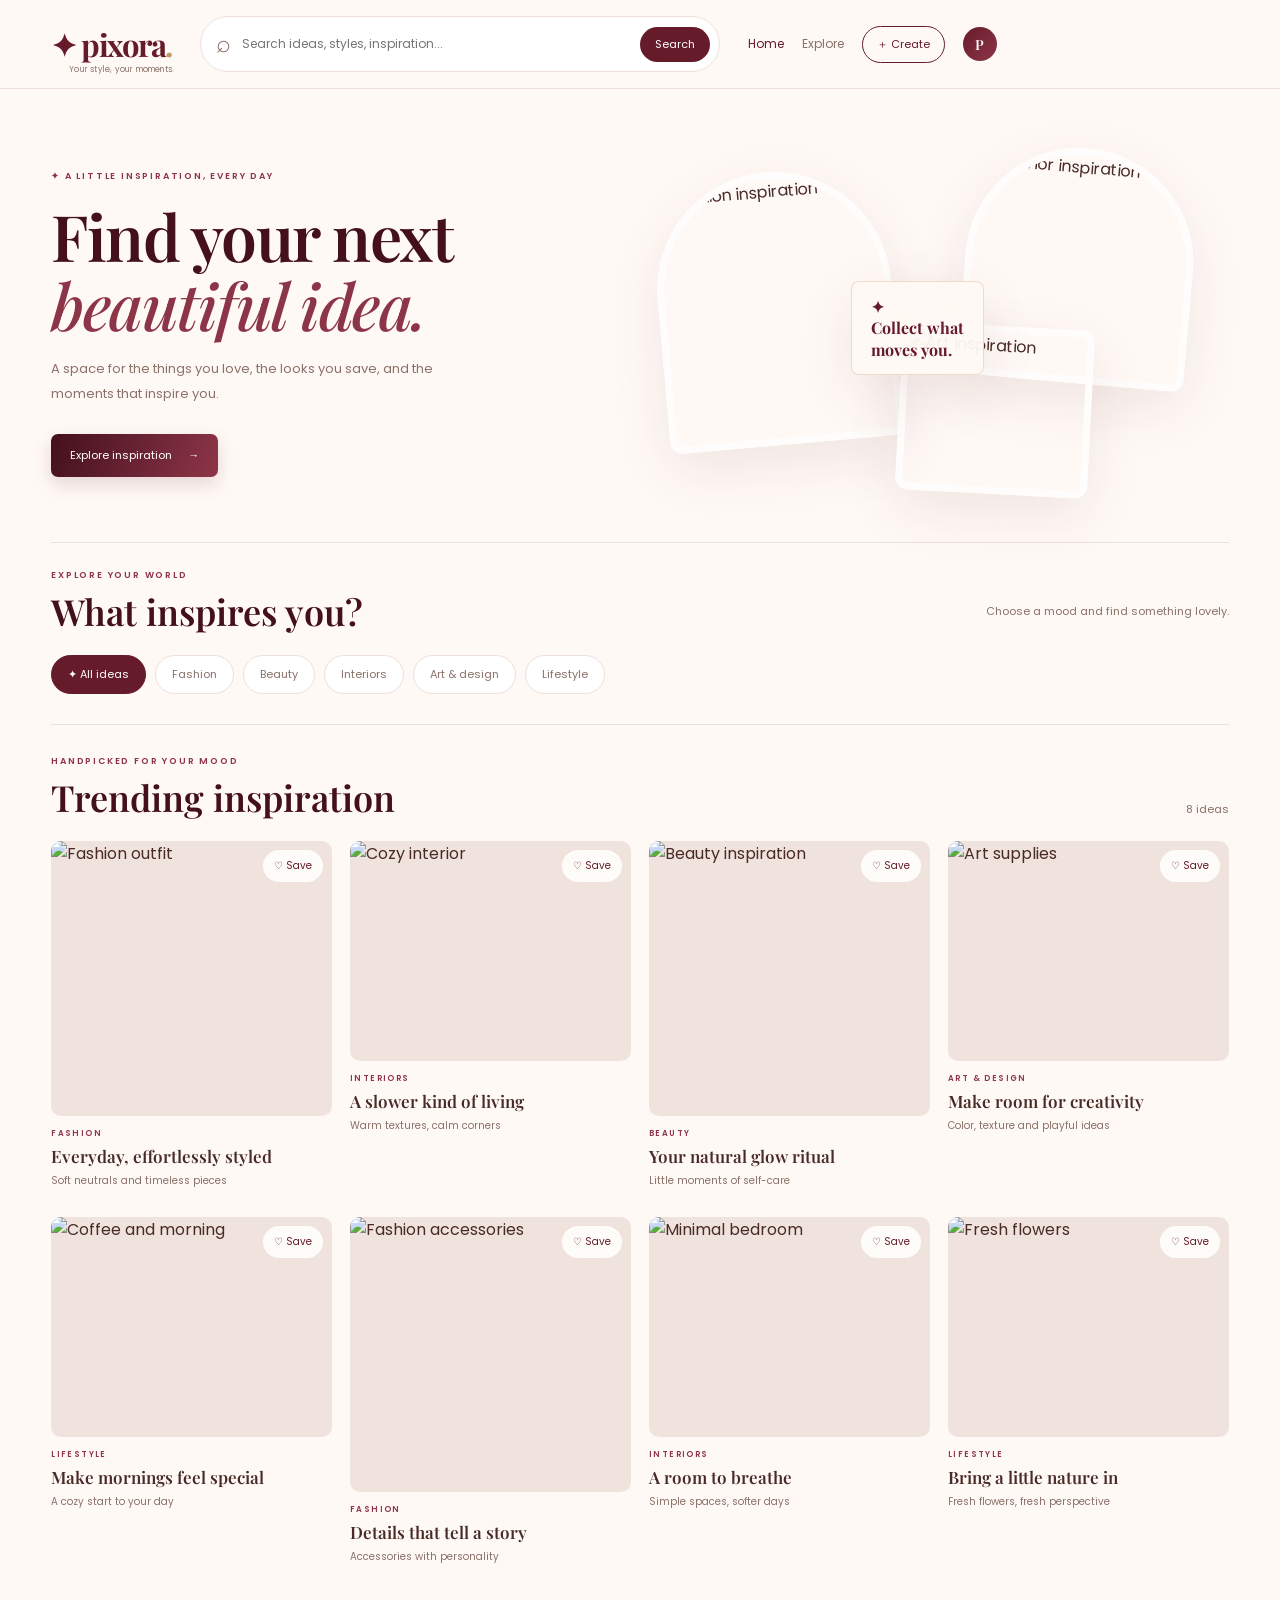
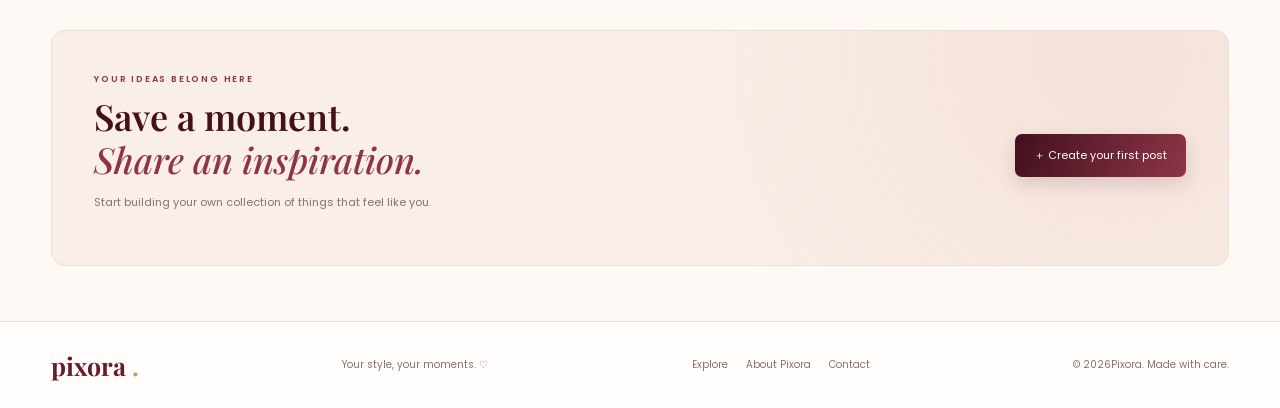
==== commit fca4147f: "Update index.html" ====
--- a/index.html
+++ b/index.html
@@ -1,194 +1,181 @@
-<!DOCTYPE html>
+<!doctype html>
 <html lang="en">
-<head>
-    <meta charset="UTF-8">
-    <meta name="viewport" content="width=device-width, initial-scale=1.0">
-    <meta name="theme-color" content="#fff9f5">
-
-    <title>Pixora | Your Style, Your Moments</title>
-
-    <link rel="stylesheet" href="./style.css">
-
-    <link rel="preconnect" href="https://fonts.googleapis.com">
-    <link rel="preconnect" href="https://fonts.gstatic.com" crossorigin>
-
-    <link href="https://fonts.googleapis.com/css2?family=Playfair+Display:wght@500;600;700&family=Poppins:wght@400;500;600;700&display=swap" rel="stylesheet">
-</head>
-
-<body>
-
-    <div class="decor decor-left" aria-hidden="true"></div>
-    <div class="decor decor-right" aria-hidden="true"></div>
-
-    <main class="page-container">
-
-        <!-- Pixora Logo -->
-        <header class="brand-header">
-            <a href="./index.html" class="brand-logo" aria-label="Pixora home">
-                <span class="logo-word">pixora<span class="gold-dot">.</span></span>
-                <span class="logo-sparkle" aria-hidden="true">✦</span>
-                <span class="logo-leaf" aria-hidden="true">❧</span>
-            </a>
-
-            <p class="tagline">Your style, your moments.</p>
-        </header>
-
-        <!-- Login Card -->
-        <section class="login-card" aria-labelledby="welcomeTitle">
-
-            <div class="welcome-section">
-                <h1 id="welcomeTitle">Welcome Back!</h1>
-                <p>Sign in to continue to your world.</p>
+  <head>
+      <meta charset="UTF-8">
+      <meta name="viewport" content="width=device-width, initial-scale=1">
+      <meta name="theme-color" content="#fff9f5">
+      <title>Pixora | Discover Inspiration</title>
+      <link rel="preconnect" href="https://fonts.googleapis.com">
+      <link href="https://fonts.googleapis.com/css2?family=Playfair+Display:wght@500;600;700&family=Poppins:wght@300;400;500;600&display=swap" rel="stylesheet">
+      <link rel="stylesheet" href="./home.css">
+  </head>
+  <body>
+    <header class="topbar">
+      <a class="brand" href="./home.html">✦ pixora<span>.</span>
+        <small>Your style, your moments.</small>
+      </a>
+      <form class="search" id="searchForm">
+        <span>⌕</span>
+        <input id="searchInput" type="search" placeholder="Search ideas, styles, inspiration..." aria-label="Search inspiration">
+        <button>Search</button>
+      </form>
+      <nav>
+        <a class="active" href="./home.html">Home</a>
+        <a href="#explore">Explore</a>
+        <button class="outline" id="createButton">＋ Create</button>
+        <a class="avatar" href="#profile" aria-label="Profile">P</a>
+      </nav>
+    </header>
+    <main>
+      <section class="hero">
+        <div class="hero-copy">
+          <p class="eyebrow">✦ A LITTLE INSPIRATION, EVERY DAY</p>
+          <h1>Find your next<br><em>beautiful idea.</em>
+          </h1><p class="intro">
+            A space for the things you love, the looks you save, and the moments that inspire you.
+          </p>
+          <a class="primary" href="#explore">Explore inspiration <b>→</b></a>
+        </div>
+        <div class="collage">
+          <img class="pic pic1" src="https://images.unsplash.com/photo-1490481651871-ab68de25d43d?auto=format&fit=crop&w=700&q=85" alt="Fashion inspiration">
+          <img class="pic pic2" src="https://images.unsplash.com/photo-1616486338812-3dadae4b4ace?auto=format&fit=crop&w=700&q=85" alt="Interior inspiration">
+          <img class="pic pic3" src="https://images.unsplash.com/photo-1513364776144-60967b0f800f?auto=format&fit=crop&w=700&q=85" alt="Art inspiration">
+          <div class="note">✦<strong>
+            Collect what<br>moves you.</strong>
+          </div>
+        </div>
+      </section>
+      <section id="explore" class="section">
+        <div class="section-head">
+          <div>
+            <p class="eyebrow">EXPLORE YOUR WORLD</p>
+            <h2>What inspires you?</h2>
+          </div>
+          <p class="muted">Choose a mood and find something lovely.</p>
+        </div>
+        <div class="chips">
+          <button class="chip selected" data-category="All">✦ All ideas</button>
+          <button class="chip" data-category="Fashion">Fashion</button>
+          <button class="chip" data-category="Beauty">Beauty</button>
+          <button class="chip" data-category="Interiors">Interiors</button>
+          <button class="chip" data-category="Art">Art & design</button>
+          <button class="chip" data-category="Lifestyle">Lifestyle</button>
+        </div>
+      </section>
+      <section class="section inspiration">
+        <div class="section-head">
+          <div>
+            <p class="eyebrow">HANDPICKED FOR YOUR MOOD</p>
+            <h2>Trending inspiration</h2>
+          </div>
+          <span class="muted" id="resultCount">8 ideas</span>
+        </div>
+        <div class="grid" id="ideaGrid">
+          <article class="card" data-category="Fashion" data-search="fashion neutral outfit capsule wardrobe style">
+            <div class="photo tall">
+              <img src="https://images.unsplash.com/photo-1483985988355-763728e1935b?auto=format&fit=crop&w=700&q=85" alt="Fashion outfit" loading="lazy">
+              <button class="save">♡ Save</button>
             </div>
-
-            <form id="loginForm">
-
-                <!-- Username or Email -->
-                <div class="form-group">
-                    <label for="email">Username or Email</label>
-
-                    <div class="input-wrapper">
-
-                        <svg class="input-icon"
-                             xmlns="http://www.w3.org/2000/svg"
-                             width="22"
-                             height="22"
-                             viewBox="0 0 24 24"
-                             fill="none"
-                             stroke="currentColor"
-                             stroke-width="1.8"
-                             stroke-linecap="round"
-                             stroke-linejoin="round"
-                             aria-hidden="true">
-                            <rect x="3" y="5" width="18" height="14" rx="2"/>
-                            <path d="m3 7 9 6 9-6"/>
-                        </svg>
-
-                        <input
-                            type="text"
-                            id="email"
-                            name="username"
-                            placeholder="Enter your username or email"
-                            autocomplete="username"
-                            required
-                        >
-                    </div>
-                </div>
-
-                <!-- Password -->
-                <div class="form-group">
-                    <label for="password">Password</label>
-
-                    <div class="input-wrapper">
-
-                        <svg class="input-icon"
-                             xmlns="http://www.w3.org/2000/svg"
-                             width="22"
-                             height="22"
-                             viewBox="0 0 24 24"
-                             fill="none"
-                             stroke="currentColor"
-                             stroke-width="1.8"
-                             stroke-linecap="round"
-                             stroke-linejoin="round"
-                             aria-hidden="true">
-                            <rect x="3" y="11" width="18" height="10" rx="2"/>
-                            <path d="M7 11V7a5 5 0 0 1 10 0v4"/>
-                        </svg>
-
-                        <input
-                            type="password"
-                            id="password"
-                            name="password"
-                            placeholder="Enter your password"
-                            autocomplete="current-password"
-                            required
-                        >
-
-                        <!-- Show / Hide Password -->
-                        <button
-                            type="button"
-                            id="togglePassword"
-                            class="password-toggle"
-                            aria-label="Show password"
-                            aria-pressed="false"
-                        >
-
-                            <svg id="eyeIcon"
-                                 xmlns="http://www.w3.org/2000/svg"
-                                 width="22"
-                                 height="22"
-                                 viewBox="0 0 24 24"
-                                 fill="none"
-                                 stroke="currentColor"
-                                 stroke-width="1.8"
-                                 stroke-linecap="round"
-                                 stroke-linejoin="round"
-                                 aria-hidden="true">
-                                <path d="M2 12s3.6-7 10-7 10 7 10 7-3.6 7-10 7S2 12 2 12Z"/>
-                                <circle cx="12" cy="12" r="3"/>
-                            </svg>
-
-                        </button>
-                    </div>
-                </div>
-
-                <!-- Forgot Password -->
-                <div class="forgot-row">
-                    <button type="button" id="forgotPassword">
-                        Forgot password?
-                    </button>
-                </div>
-
-                <!-- Sign In -->
-                <button type="submit" class="primary-button">
-                    Sign In <span aria-hidden="true">→</span>
-                </button>
-
-                <!-- Divider -->
-                <div class="divider" aria-label="or">
-                    <span></span>
-                    <p>OR</p>
-                    <span></span>
-                </div>
-
-                <!-- Explore -->
-                <button
-                    type="button"
-                    id="exploreButton"
-                    class="secondary-button"
-                >
-                    Explore Pixora
-                </button>
-
-                <!-- Status Message -->
-                <p
-                    id="message"
-                    class="message"
-                    role="status"
-                    aria-live="polite"
-                ></p>
-
-                <!-- Create Account -->
-                <p class="signup-text">
-                    New to Pixora?
-                    <button type="button" id="createAccount">
-                        Create an account
-                    </button>
-                </p>
-
-            </form>
-        </section>
-
-        <!-- Footer -->
-        <footer class="page-footer">
-            Made with care, just for your moments.
-            <span aria-hidden="true">♡</span>
-        </footer>
-
+            <small>FASHION</small>
+            <h3>Everyday, effortlessly styled</h3>
+            <p>Soft neutrals and timeless pieces</p>
+          </article>
+          <article class="card" data-category="Interiors" data-search="interior home decor cozy room plants">
+            <div class="photo">
+              <img src="https://images.unsplash.com/photo-1616486338812-3dadae4b4ace?auto=format&fit=crop&w=700&q=85" alt="Cozy interior" loading="lazy">
+              <button class="save">♡ Save</button>
+            </div>
+            <small>INTERIORS</small>
+            <h3>A slower kind of living</h3>
+            <p>Warm textures, calm corners</p>
+          </article>
+          <article class="card" data-category="Beauty" data-search="beauty skincare makeup natural glow">
+            <div class="photo tall">
+              <img src="https://images.unsplash.com/photo-1601049541289-9b1b7bbbfe19?auto=format&fit=crop&w=700&q=85" alt="Beauty inspiration" loading="lazy">
+              <button class="save">♡ Save</button>
+            </div>
+            <small>BEAUTY</small>
+            <h3>Your natural glow ritual</h3>
+            <p>Little moments of self-care</p>
+          </article>
+          <article class="card" data-category="Art" data-search="art design illustration color creative studio">
+            <div class="photo">
+              <img src="https://images.unsplash.com/photo-1513364776144-60967b0f800f?auto=format&fit=crop&w=700&q=85" alt="Art supplies" loading="lazy">
+              <button class="save">♡ Save</button>
+            </div>
+            <small>ART & DESIGN</small>
+            <h3>Make room for creativity</h3>
+            <p>Color, texture and playful ideas</p>
+          </article>
+          <article class="card" data-category="Lifestyle" data-search="lifestyle coffee morning journal slow living">
+            <div class="photo">
+              <img src="https://images.unsplash.com/photo-1495474472287-4d71bcdd2085?auto=format&fit=crop&w=700&q=85" alt="Coffee and morning" loading="lazy">
+              <button class="save">♡ Save</button>
+            </div>
+            <small>LIFESTYLE</small>
+            <h3>Make mornings feel special</h3>
+            <p>A cozy start to your day</p>
+          </article>
+          <article class="card" data-category="Fashion" data-search="fashion accessories bag outfit detail">
+            <div class="photo tall">
+              <img src="https://images.unsplash.com/photo-1548036328-c9fa89d128fa?auto=format&fit=crop&w=700&q=85" alt="Fashion accessories" loading="lazy">
+              <button class="save">♡ Save</button>
+            </div>
+            <small>FASHION</small>
+            <h3>Details that tell a story</h3>
+            <p>Accessories with personality</p>
+          </article>
+          <article class="card" data-category="Interiors" data-search="interiors minimalist bedroom linen natural light">
+            <div class="photo">
+              <img src="https://images.unsplash.com/photo-1618221195710-dd6b41faaea6?auto=format&fit=crop&w=700&q=85" alt="Minimal bedroom" loading="lazy">
+              <button class="save">♡ Save</button>
+            </div>
+            <small>INTERIORS</small>
+            <h3>A room to breathe</h3>
+            <p>Simple spaces, softer days</p>
+          </article>
+          <article class="card" data-category="Lifestyle" data-search="lifestyle flowers botanical spring nature">
+            <div class="photo">
+              <img src="https://images.unsplash.com/photo-1490750967868-88aa4486c946?auto=format&fit=crop&w=700&q=85" alt="Fresh flowers" loading="lazy">
+              <button class="save">♡ Save</button>
+            </div>
+            <small>LIFESTYLE</small>
+            <h3>Bring a little nature in</h3>
+            <p>Fresh flowers, fresh perspective</p>
+          </article>
+        </div>
+        <p id="emptyState" class="empty" hidden>No ideas found. Try another search or category.</p>
+      </section>
+      <section class="banner" id="profile">
+        <div>
+          <p class="eyebrow">YOUR IDEAS BELONG HERE</p>
+          <h2>Save a moment.<br>
+            <em>Share an inspiration.</em>
+          </h2>
+          <p class="muted">Start building your own collection of things that feel like you.</p>
+        </div>
+        <button class="primary" id="bannerCreate">＋ Create your first post</button>
+      </section>
     </main>
-
-    <script src="./script.js"></script>
-
-</body>
+    <footer>
+      <a class="footbrand" href="./home.html">
+        pixora
+        <span>.</span>
+      </a>
+      <p>Your style, your moments. ♡</p>
+      <div><a href="#explore">Explore</a>
+        <a href="#profile">About Pixora</a>
+        <a href="mailto:hello@pixora.example">Contact</a>
+      </div>
+      <small>© <span id="year"></span>Pixora. Made with care.</small>
+    </footer>
+    <dialog id="createDialog">
+      <button class="close" id="closeDialog" aria-label="Close">×</button>
+      <p class="eyebrow">COMING SOON</p>
+      <h2>Your creative space</h2>
+      <p>This is a front-end preview. Real post uploads and saved posts need a backend or database.</p>
+      <button class="primary" id="okDialog">Sounds good</button>
+    </dialog>
+    <script src="./home.js"></script>
+  </body>
 </html>
--- a/home.css
+++ b/home.css
@@ -0,0 +1 @@
+:root{--wine:#661b2b;--dark:#43101c;--rose:#8d3548;--gold:#c49a68;--cream:#fff9f5;--text:#482a27;--muted:#8a7169;--border:#eedfda;--paper:#fffdfb;--shadow:0 18px 55px #56232b17}*{box-sizing:border-box}html{scroll-behavior:smooth}body{margin:0;background:var(--cream);color:var(--text);font-family:Poppins,sans-serif}a{text-decoration:none;color:inherit}button,input{font:inherit;cursor:pointer}.topbar{position:sticky;top:0;z-index:5;display:flex;align-items:center;gap:28px;padding:16px clamp(16px,4vw,60px);background:#fff9f5f2;backdrop-filter:blur(14px);border-bottom:1px solid var(--border)}.brand{position:relative;flex-shrink:0;color:var(--wine);font:700 31px/1 'Playfair Display',serif;letter-spacing:-1.5px}.brand>span,.footbrand span{color:var(--gold)}.brand small{position:absolute;top:35px;left:18px;width:150px;color:var(--muted);font:8px Poppins,sans-serif;letter-spacing:.2px}.search{display:flex;align-items:center;gap:9px;flex:1;min-width:120px;max-width:520px;padding:8px 9px 8px 15px;border:1px solid var(--border);border-radius:50px;background:white;color:var(--muted)}.search>span{font-size:25px}.search input{width:100%;min-width:0;border:0;outline:0;background:transparent;font-size:12px;color:var(--text)}.search button{border:0;border-radius:50px;padding:9px 15px;background:var(--wine);color:white;font-size:11px}.topbar nav{display:flex;align-items:center;gap:18px;flex-shrink:0}.topbar nav>a:not(.avatar){font-size:12px;color:var(--muted)}.topbar nav .active{color:var(--wine)!important}.outline{border:1px solid var(--wine);border-radius:50px;padding:9px 14px;background:transparent;color:var(--wine);font-size:11px}.outline:hover{background:var(--wine);color:white}.avatar{display:grid;place-items:center;width:34px;height:34px;border-radius:50%;background:linear-gradient(135deg,var(--wine),var(--rose));color:white;font:600 14px 'Playfair Display',serif}main{max-width:1440px;margin:auto;padding:0 clamp(17px,4vw,60px)}.hero{display:grid;grid-template-columns:.95fr 1.05fr;gap:35px;align-items:center;padding:55px 0 48px}.eyebrow{color:var(--rose);font-size:9px;font-weight:600;letter-spacing:1.8px}.hero h1{margin:18px 0;color:var(--dark);font:600 clamp(40px,5vw,68px)/1.08 'Playfair Display',serif;letter-spacing:-1.5px}h1 em,h2 em{color:var(--rose);font-weight:500}.intro{max-width:420px;color:var(--muted);font-size:13px;line-height:1.9}.primary{display:inline-flex;align-items:center;justify-content:center;gap:16px;margin-top:14px;padding:13px 19px;border:0;border-radius:7px;background:linear-gradient(110deg,var(--dark),var(--rose));box-shadow:0 7px 18px #661b2b29;color:white;font-size:11px}.primary:hover{transform:translateY(-1px)}.collage{position:relative;height:350px}.pic{position:absolute;object-fit:cover;border:7px solid var(--paper);border-radius:120px 120px 12px 12px;box-shadow:var(--shadow)}.pic1{left:5%;top:8%;width:39%;height:78%;transform:rotate(-5deg)}.pic2{right:6%;top:1%;width:38%;height:67%;transform:rotate(5deg)}.pic3{right:23%;bottom:0;width:32%;height:48%;border-radius:12px;transform:rotate(3deg)}.note{position:absolute;left:37%;top:39%;padding:14px 19px;border:1px solid #c49a684d;border-radius:8px;background:#fff9f5f2;box-shadow:var(--shadow);color:var(--wine);font:600 16px/1.35 'Playfair Display',serif}.note strong{display:block}.section{padding:26px 0 30px;border-top:1px solid var(--border)}.section-head{display:flex;justify-content:space-between;align-items:end;gap:18px}.section-head .eyebrow{margin:0 0 8px}.section h2,.banner h2{margin:0;color:var(--dark);font:600 clamp(26px,3vw,36px)/1.2 'Playfair Display',serif}.muted{color:var(--muted);font-size:11px;line-height:1.8}.chips{display:flex;flex-wrap:wrap;gap:9px;margin-top:22px}.chip{padding:10px 16px;border:1px solid var(--border);border-radius:50px;background:white;color:var(--muted);font-size:11px}.chip.selected,.chip:hover{border-color:var(--wine);background:var(--wine);color:white}.inspiration{padding-top:30px;padding-bottom:60px}.grid{display:grid;grid-template-columns:repeat(4,minmax(0,1fr));gap:28px 18px;margin-top:22px;align-items:start}.card{min-width:0}.photo{position:relative;height:220px;overflow:hidden;border-radius:10px;background:#f0e3dd}.photo.tall{height:275px}.photo img{width:100%;height:100%;display:block;object-fit:cover;transition:transform .4s}.card:hover .photo img{transform:scale(1.04)}.save{position:absolute;right:9px;top:9px;border:0;border-radius:50px;padding:8px 11px;background:#fffdfbf2;color:var(--wine);font-size:10px}.save.saved{background:var(--wine);color:white}.card>small{display:block;margin-top:12px;color:var(--rose);font-size:8px;font-weight:600;letter-spacing:1.4px}.card h3{margin:5px 0;color:var(--text);font:600 17px/1.35 'Playfair Display',serif}.card p{margin:0;color:var(--muted);font-size:10px;line-height:1.6}.empty{text-align:center;padding:35px;color:var(--muted)}.banner{display:flex;align-items:center;justify-content:space-between;gap:24px;margin:5px 0 55px;padding:clamp(24px,4vw,42px);border:1px solid #f0dfd6;border-radius:14px;background:radial-gradient(circle at 90% 10%,#f4e2d8,transparent 40%),#f9eee8}.banner .eyebrow{margin-top:0}.banner .muted{max-width:480px}.banner .primary{flex-shrink:0}footer{display:flex;align-items:center;justify-content:space-between;flex-wrap:wrap;gap:14px;padding:25px clamp(17px,4vw,60px);border-top:1px solid var(--border);background:#fffdfb}footer p,footer small,footer div a{color:var(--muted);font-size:10px}footer div{display:flex;gap:18px}.footbrand{color:var(--wine);font:700 25px 'Playfair Display',serif}dialog{width:min(92vw,420px);padding:32px;border:1px solid var(--border);border-radius:14px;background:var(--cream);color:var(--text);box-shadow:0 25px 90px #320f1966}dialog::backdrop{background:#28101566;backdrop-filter:blur(3px)}dialog h2{color:var(--wine);font:600 29px 'Playfair Display',serif}dialog p:not(.eyebrow){color:var(--muted);font-size:12px;line-height:1.8}.close{float:right;border:0;background:transparent;color:var(--wine);font-size:24px}@media(max-width:1000px){.topbar{gap:16px}.topbar nav{gap:11px}.hero{gap:20px}.grid{grid-template-columns:repeat(3,minmax(0,1fr))}}@media(max-width:700px){.topbar{flex-wrap:wrap;gap:12px;padding:14px 16px}.brand{font-size:28px}.brand small{top:31px}.search{order:3;flex-basis:100%;max-width:none}.topbar nav{margin-left:auto;gap:9px}.topbar nav>a:not(.avatar){font-size:10px}.outline{padding:8px 10px;font-size:10px}.avatar{width:30px;height:30px}main{padding:0 17px}.hero{grid-template-columns:1fr;gap:8px;padding:38px 0 32px}.hero h1{font-size:clamp(39px,11vw,54px)}.intro{font-size:12px}.collage{height:270px}.section-head{align-items:start;flex-direction:column;gap:7px}.chips{gap:8px}.chip{padding:9px 13px;font-size:10px}.grid{grid-template-columns:repeat(2,minmax(0,1fr));gap:22px 12px}.photo,.photo.tall{height:auto;aspect-ratio:4/5}.card h3{font-size:15px}.card p{font-size:9px}.save{right:6px;top:6px;padding:7px 9px;font-size:9px}.banner{align-items:start;flex-direction:column;margin-bottom:35px;padding:24px 20px}footer{justify-content:center;flex-direction:column;text-align:center;gap:8px}}@media(max-width:380px){.topbar nav{gap:6px}.topbar nav>a:not(.avatar){font-size:9px}.outline{padding:7px}.grid{gap:20px 10px}}
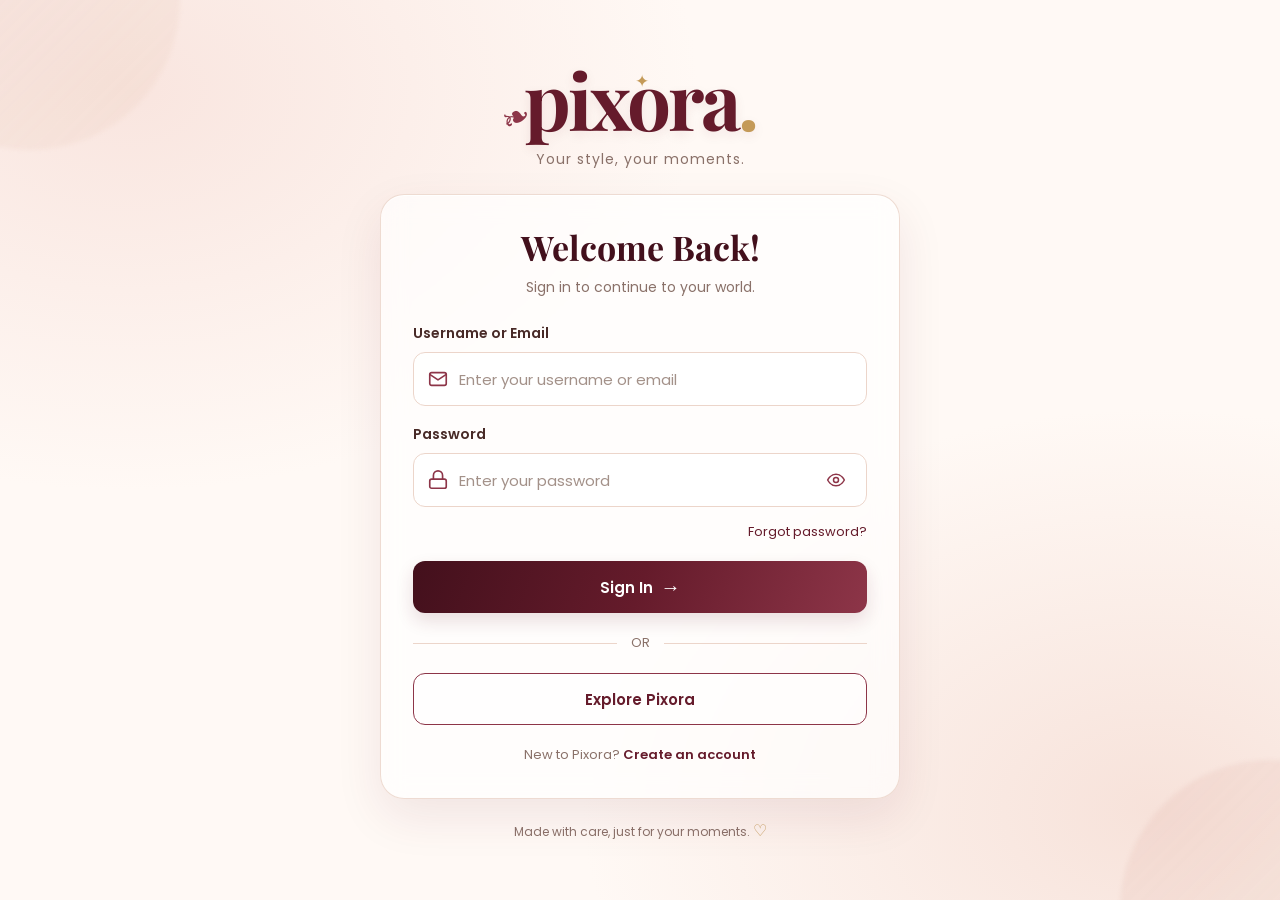
==== commit 4203f794: "Update index.html" ====
--- a/index.html
+++ b/index.html
@@ -1,181 +1,97 @@
-<!doctype html>
+<!DOCTYPE html>
 <html lang="en">
-  <head>
-      <meta charset="UTF-8">
-      <meta name="viewport" content="width=device-width, initial-scale=1">
-      <meta name="theme-color" content="#fff9f5">
-      <title>Pixora | Discover Inspiration</title>
-      <link rel="preconnect" href="https://fonts.googleapis.com">
-      <link href="https://fonts.googleapis.com/css2?family=Playfair+Display:wght@500;600;700&family=Poppins:wght@300;400;500;600&display=swap" rel="stylesheet">
-      <link rel="stylesheet" href="./home.css">
-  </head>
-  <body>
-    <header class="topbar">
-      <a class="brand" href="./home.html">✦ pixora<span>.</span>
-        <small>Your style, your moments.</small>
-      </a>
-      <form class="search" id="searchForm">
-        <span>⌕</span>
-        <input id="searchInput" type="search" placeholder="Search ideas, styles, inspiration..." aria-label="Search inspiration">
-        <button>Search</button>
-      </form>
-      <nav>
-        <a class="active" href="./home.html">Home</a>
-        <a href="#explore">Explore</a>
-        <button class="outline" id="createButton">＋ Create</button>
-        <a class="avatar" href="#profile" aria-label="Profile">P</a>
-      </nav>
-    </header>
-    <main>
-      <section class="hero">
-        <div class="hero-copy">
-          <p class="eyebrow">✦ A LITTLE INSPIRATION, EVERY DAY</p>
-          <h1>Find your next<br><em>beautiful idea.</em>
-          </h1><p class="intro">
-            A space for the things you love, the looks you save, and the moments that inspire you.
-          </p>
-          <a class="primary" href="#explore">Explore inspiration <b>→</b></a>
-        </div>
-        <div class="collage">
-          <img class="pic pic1" src="https://images.unsplash.com/photo-1490481651871-ab68de25d43d?auto=format&fit=crop&w=700&q=85" alt="Fashion inspiration">
-          <img class="pic pic2" src="https://images.unsplash.com/photo-1616486338812-3dadae4b4ace?auto=format&fit=crop&w=700&q=85" alt="Interior inspiration">
-          <img class="pic pic3" src="https://images.unsplash.com/photo-1513364776144-60967b0f800f?auto=format&fit=crop&w=700&q=85" alt="Art inspiration">
-          <div class="note">✦<strong>
-            Collect what<br>moves you.</strong>
-          </div>
-        </div>
-      </section>
-      <section id="explore" class="section">
-        <div class="section-head">
-          <div>
-            <p class="eyebrow">EXPLORE YOUR WORLD</p>
-            <h2>What inspires you?</h2>
-          </div>
-          <p class="muted">Choose a mood and find something lovely.</p>
-        </div>
-        <div class="chips">
-          <button class="chip selected" data-category="All">✦ All ideas</button>
-          <button class="chip" data-category="Fashion">Fashion</button>
-          <button class="chip" data-category="Beauty">Beauty</button>
-          <button class="chip" data-category="Interiors">Interiors</button>
-          <button class="chip" data-category="Art">Art & design</button>
-          <button class="chip" data-category="Lifestyle">Lifestyle</button>
-        </div>
-      </section>
-      <section class="section inspiration">
-        <div class="section-head">
-          <div>
-            <p class="eyebrow">HANDPICKED FOR YOUR MOOD</p>
-            <h2>Trending inspiration</h2>
-          </div>
-          <span class="muted" id="resultCount">8 ideas</span>
-        </div>
-        <div class="grid" id="ideaGrid">
-          <article class="card" data-category="Fashion" data-search="fashion neutral outfit capsule wardrobe style">
-            <div class="photo tall">
-              <img src="https://images.unsplash.com/photo-1483985988355-763728e1935b?auto=format&fit=crop&w=700&q=85" alt="Fashion outfit" loading="lazy">
-              <button class="save">♡ Save</button>
+<head>
+    <meta charset="UTF-8">
+    <meta name="viewport" content="width=device-width, initial-scale=1.0">
+    <meta name="theme-color" content="#fff9f5">
+
+    <title>Pixora | Your Style, Your Moments</title>
+
+    <link rel="stylesheet" href="./style.css">
+
+    <link rel="preconnect" href="https://fonts.googleapis.com">
+    <link rel="preconnect" href="https://fonts.gstatic.com" crossorigin>
+    <link href="https://fonts.googleapis.com/css2?family=Playfair+Display:wght@500;600;700&family=Poppins:wght@400;500;600;700&display=swap" rel="stylesheet">
+</head>
+
+<body>
+    <div class="decor decor-left" aria-hidden="true"></div>
+    <div class="decor decor-right" aria-hidden="true"></div>
+
+    <main class="page-container">
+        <header class="brand-header">
+            <a href="./index.html" class="brand-logo" aria-label="Pixora home">
+                <span class="logo-word">pixora<span class="gold-dot">.</span></span>
+                <span class="logo-sparkle" aria-hidden="true">✦</span>
+                <span class="logo-leaf" aria-hidden="true">❧</span>
+            </a>
+            <p class="tagline">Your style, your moments.</p>
+        </header>
+
+        <section class="login-card" aria-labelledby="welcomeTitle">
+            <div class="welcome-section">
+                <h1 id="welcomeTitle">Welcome Back!</h1>
+                <p>Sign in to continue to your world.</p>
             </div>
-            <small>FASHION</small>
-            <h3>Everyday, effortlessly styled</h3>
-            <p>Soft neutrals and timeless pieces</p>
-          </article>
-          <article class="card" data-category="Interiors" data-search="interior home decor cozy room plants">
-            <div class="photo">
-              <img src="https://images.unsplash.com/photo-1616486338812-3dadae4b4ace?auto=format&fit=crop&w=700&q=85" alt="Cozy interior" loading="lazy">
-              <button class="save">♡ Save</button>
-            </div>
-            <small>INTERIORS</small>
-            <h3>A slower kind of living</h3>
-            <p>Warm textures, calm corners</p>
-          </article>
-          <article class="card" data-category="Beauty" data-search="beauty skincare makeup natural glow">
-            <div class="photo tall">
-              <img src="https://images.unsplash.com/photo-1601049541289-9b1b7bbbfe19?auto=format&fit=crop&w=700&q=85" alt="Beauty inspiration" loading="lazy">
-              <button class="save">♡ Save</button>
-            </div>
-            <small>BEAUTY</small>
-            <h3>Your natural glow ritual</h3>
-            <p>Little moments of self-care</p>
-          </article>
-          <article class="card" data-category="Art" data-search="art design illustration color creative studio">
-            <div class="photo">
-              <img src="https://images.unsplash.com/photo-1513364776144-60967b0f800f?auto=format&fit=crop&w=700&q=85" alt="Art supplies" loading="lazy">
-              <button class="save">♡ Save</button>
-            </div>
-            <small>ART & DESIGN</small>
-            <h3>Make room for creativity</h3>
-            <p>Color, texture and playful ideas</p>
-          </article>
-          <article class="card" data-category="Lifestyle" data-search="lifestyle coffee morning journal slow living">
-            <div class="photo">
-              <img src="https://images.unsplash.com/photo-1495474472287-4d71bcdd2085?auto=format&fit=crop&w=700&q=85" alt="Coffee and morning" loading="lazy">
-              <button class="save">♡ Save</button>
-            </div>
-            <small>LIFESTYLE</small>
-            <h3>Make mornings feel special</h3>
-            <p>A cozy start to your day</p>
-          </article>
-          <article class="card" data-category="Fashion" data-search="fashion accessories bag outfit detail">
-            <div class="photo tall">
-              <img src="https://images.unsplash.com/photo-1548036328-c9fa89d128fa?auto=format&fit=crop&w=700&q=85" alt="Fashion accessories" loading="lazy">
-              <button class="save">♡ Save</button>
-            </div>
-            <small>FASHION</small>
-            <h3>Details that tell a story</h3>
-            <p>Accessories with personality</p>
-          </article>
-          <article class="card" data-category="Interiors" data-search="interiors minimalist bedroom linen natural light">
-            <div class="photo">
-              <img src="https://images.unsplash.com/photo-1618221195710-dd6b41faaea6?auto=format&fit=crop&w=700&q=85" alt="Minimal bedroom" loading="lazy">
-              <button class="save">♡ Save</button>
-            </div>
-            <small>INTERIORS</small>
-            <h3>A room to breathe</h3>
-            <p>Simple spaces, softer days</p>
-          </article>
-          <article class="card" data-category="Lifestyle" data-search="lifestyle flowers botanical spring nature">
-            <div class="photo">
-              <img src="https://images.unsplash.com/photo-1490750967868-88aa4486c946?auto=format&fit=crop&w=700&q=85" alt="Fresh flowers" loading="lazy">
-              <button class="save">♡ Save</button>
-            </div>
-            <small>LIFESTYLE</small>
-            <h3>Bring a little nature in</h3>
-            <p>Fresh flowers, fresh perspective</p>
-          </article>
-        </div>
-        <p id="emptyState" class="empty" hidden>No ideas found. Try another search or category.</p>
-      </section>
-      <section class="banner" id="profile">
-        <div>
-          <p class="eyebrow">YOUR IDEAS BELONG HERE</p>
-          <h2>Save a moment.<br>
-            <em>Share an inspiration.</em>
-          </h2>
-          <p class="muted">Start building your own collection of things that feel like you.</p>
-        </div>
-        <button class="primary" id="bannerCreate">＋ Create your first post</button>
-      </section>
+
+            <form id="loginForm">
+                <div class="form-group">
+                    <label for="email">Username or Email</label>
+                    <div class="input-wrapper">
+                        <svg class="input-icon" xmlns="http://www.w3.org/2000/svg" width="22" height="22" viewBox="0 0 24 24" fill="none" stroke="currentColor" stroke-width="1.8" stroke-linecap="round" stroke-linejoin="round" aria-hidden="true">
+                            <rect x="3" y="5" width="18" height="14" rx="2"/>
+                            <path d="m3 7 9 6 9-6"/>
+                        </svg>
+                        <input type="text" id="email" name="username" placeholder="Enter your username or email" autocomplete="username" required>
+                    </div>
+                </div>
+
+                <div class="form-group">
+                    <label for="password">Password</label>
+                    <div class="input-wrapper">
+                        <svg class="input-icon" xmlns="http://www.w3.org/2000/svg" width="22" height="22" viewBox="0 0 24 24" fill="none" stroke="currentColor" stroke-width="1.8" stroke-linecap="round" stroke-linejoin="round" aria-hidden="true">
+                            <rect x="3" y="11" width="18" height="10" rx="2"/>
+                            <path d="M7 11V7a5 5 0 0 1 10 0v4"/>
+                        </svg>
+                        <input type="password" id="password" name="password" placeholder="Enter your password" autocomplete="current-password" required>
+
+                        <button type="button" id="togglePassword" class="password-toggle" aria-label="Show password" aria-pressed="false">
+                            <svg id="eyeIcon" xmlns="http://www.w3.org/2000/svg" width="22" height="22" viewBox="0 0 24 24" fill="none" stroke="currentColor" stroke-width="1.8" stroke-linecap="round" stroke-linejoin="round" aria-hidden="true">
+                                <path d="M2 12s3.6-7 10-7 10 7 10 7-3.6 7-10 7S2 12 2 12Z"/>
+                                <circle cx="12" cy="12" r="3"/>
+                            </svg>
+                        </button>
+                    </div>
+                </div>
+
+                <div class="forgot-row">
+                    <button type="button" id="forgotPassword">Forgot password?</button>
+                </div>
+
+                <button type="submit" class="primary-button">Sign In <span aria-hidden="true">→</span></button>
+
+                <div class="divider" aria-label="or">
+                    <span></span>
+                    <p>OR</p>
+                    <span></span>
+                </div>
+
+                <button type="button" id="exploreButton" class="secondary-button">Explore Pixora</button>
+
+                <p id="message" class="message" role="status" aria-live="polite"></p>
+
+                <p class="signup-text">
+                    New to Pixora?
+                    <button type="button" id="createAccount">Create an account</button>
+                </p>
+            </form>
+        </section>
+
+        <footer class="page-footer">
+            Made with care, just for your moments. <span aria-hidden="true">♡</span>
+        </footer>
     </main>
-    <footer>
-      <a class="footbrand" href="./home.html">
-        pixora
-        <span>.</span>
-      </a>
-      <p>Your style, your moments. ♡</p>
-      <div><a href="#explore">Explore</a>
-        <a href="#profile">About Pixora</a>
-        <a href="mailto:hello@pixora.example">Contact</a>
-      </div>
-      <small>© <span id="year"></span>Pixora. Made with care.</small>
-    </footer>
-    <dialog id="createDialog">
-      <button class="close" id="closeDialog" aria-label="Close">×</button>
-      <p class="eyebrow">COMING SOON</p>
-      <h2>Your creative space</h2>
-      <p>This is a front-end preview. Real post uploads and saved posts need a backend or database.</p>
-      <button class="primary" id="okDialog">Sounds good</button>
-    </dialog>
-    <script src="./home.js"></script>
-  </body>
+
+    <script src="./script.js"></script>
+</body>
 </html>
--- a/style.css
+++ b/style.css
@@ -0,0 +1,398 @@
+/* PIXORA — responsive wine & cream theme */
+:root {
+  --wine: #651b2b;
+  --wine-dark: #43101c;
+  --wine-light: #8d3548;
+  --gold: #c49a58;
+  --cream: #fff9f5;
+  --text: #482a27;
+  --muted: #8a7169;
+  --border: #ecd5ca;
+}
+
+*, *::before, *::after { box-sizing: border-box; }
+
+html {
+  width: 100%;
+  min-height: 100%;
+  -webkit-text-size-adjust: 100%;
+  text-size-adjust: 100%;
+}
+
+body {
+  width: 100%;
+  min-height: 100vh;
+  min-height: 100svh;
+  margin: 0;
+  padding: 32px 18px;
+  display: flex;
+  justify-content: center;
+  align-items: center;
+  position: relative;
+  overflow-x: hidden;
+  font-family: "Poppins", sans-serif;
+  color: var(--text);
+  background:
+    radial-gradient(ellipse at 10% 10%, #f9e5df 0%, transparent 35%),
+    radial-gradient(ellipse at 90% 90%, #f7e2da 0%, transparent 35%),
+    var(--cream);
+}
+
+/* Decorative background */
+.decor {
+  position: fixed;
+  z-index: 0;
+  width: 300px;
+  height: 300px;
+  border-radius: 50%;
+  background: linear-gradient(135deg, rgba(224,174,166,.20), rgba(196,154,88,.05));
+  filter: blur(2px);
+  pointer-events: none;
+}
+.decor-left { top: -150px; left: -120px; }
+.decor-right { right: -140px; bottom: -160px; }
+
+/* Main container — class matches the supplied HTML */
+.page-container {
+  width: 100%;
+  max-width: 620px;
+  margin: auto;
+  position: relative;
+  z-index: 1;
+}
+
+/* Logo and tagline */
+.brand-header { text-align: center; margin: 0 0 24px; }
+.brand-logo {
+  position: relative;
+  display: inline-block;
+  text-decoration: none;
+  color: var(--wine);
+}
+.logo-word {
+  font-family: "Playfair Display", serif;
+  font-size: clamp(56px, 8vw, 78px);
+  font-weight: 700;
+  line-height: 1.08;
+  letter-spacing: -3px;
+  text-shadow: 0 4px 12px rgba(101,27,43,.08);
+}
+.gold-dot { color: var(--gold); }
+.logo-sparkle {
+  position: absolute;
+  top: 13%;
+  left: 48%;
+  color: var(--gold);
+  font-size: 17px;
+  animation: sparkle 3s ease-in-out infinite;
+  pointer-events: none;
+}
+.logo-leaf {
+  position: absolute;
+  bottom: -2px;
+  left: -22px;
+  color: var(--wine-light);
+  font-size: 34px;
+  transform: rotate(-25deg);
+  pointer-events: none;
+}
+.tagline {
+  margin: 8px 0 0;
+  color: var(--muted);
+  font-size: 14px;
+  letter-spacing: 1px;
+}
+
+/* Login card */
+.login-card {
+  width: 100%;
+  max-width: 520px;
+  margin: 0 auto;
+  padding: 32px;
+  border: 1px solid rgba(236,213,202,.85);
+  border-radius: 24px;
+  background: rgba(255,255,255,.68);
+  box-shadow: 0 18px 48px rgba(101,27,43,.09), inset 0 1px 0 rgba(255,255,255,.85);
+  -webkit-backdrop-filter: blur(12px);
+  backdrop-filter: blur(12px);
+}
+
+/* Welcome section */
+.welcome-section { text-align: center; margin: 0 0 25px; }
+.welcome-section h1 {
+  margin: 0 0 8px;
+  color: var(--wine-dark);
+  font-family: "Playfair Display", serif;
+  font-size: clamp(27px, 4vw, 34px);
+  line-height: 1.2;
+}
+.welcome-section p {
+  margin: 0;
+  color: var(--muted);
+  font-size: 14px;
+  line-height: 1.6;
+}
+
+/* Form fields */
+.form-group { margin: 0 0 18px; }
+.form-group label {
+  display: block;
+  margin: 0 0 8px;
+  font-size: 14px;
+  font-weight: 600;
+}
+.input-wrapper {
+  display: flex;
+  align-items: center;
+  gap: 10px;
+  width: 100%;
+  min-height: 54px;
+  margin: 0;
+  padding: 0 13px;
+  border: 1px solid var(--border);
+  border-radius: 12px;
+  background: rgba(255,255,255,.78);
+  transition: border-color .25s ease, box-shadow .25s ease;
+}
+.input-wrapper:focus-within {
+  border-color: var(--wine-light);
+  box-shadow: 0 0 0 4px rgba(101,27,43,.08);
+}
+.input-icon {
+  display: inline-flex;
+  flex: 0 0 auto;
+  align-items: center;
+  justify-content: center;
+  color: var(--wine-light);
+  font-size: 20px;
+}
+.input-icon svg, .password-toggle svg {
+  display: block;
+  width: 20px;
+  height: 20px;
+}
+.input-wrapper input {
+  flex: 1 1 auto;
+  width: 100%;
+  min-width: 0;
+  min-height: 52px;
+  padding: 12px 0;
+  border: 0;
+  outline: 0;
+  box-shadow: none;
+  background: transparent;
+  color: var(--text);
+  font: inherit;
+  font-size: 15px;
+}
+.input-wrapper input::placeholder { color: #a39189; opacity: 1; }
+.password-toggle {
+  display: inline-flex;
+  flex: 0 0 auto;
+  align-items: center;
+  justify-content: center;
+  min-width: 34px;
+  min-height: 38px;
+  margin: 0;
+  padding: 5px;
+  border: 0;
+  border-radius: 8px;
+  background: transparent;
+  color: var(--wine-light);
+  cursor: pointer;
+  box-shadow: none;
+  transition: background-color .2s ease, color .2s ease;
+}
+.password-toggle:hover {
+  background: rgba(101,27,43,.06);
+  color: var(--wine-dark);
+}
+
+/* Forgot password */
+.forgot-row {
+  display: flex;
+  justify-content: flex-end;
+  margin: -3px 0 19px;
+}
+.forgot-row button, .signup-text button {
+  padding: 0;
+  border: 0;
+  background: none;
+  color: var(--wine);
+  font: inherit;
+  font-size: 13px;
+  cursor: pointer;
+}
+.forgot-row button:hover, .signup-text button:hover { text-decoration: underline; }
+
+/* Buttons */
+.primary-button, .secondary-button {
+  display: inline-flex;
+  align-items: center;
+  justify-content: center;
+  gap: 8px;
+  width: 100%;
+  min-height: 52px;
+  padding: 12px 16px;
+  border-radius: 12px;
+  font-family: inherit;
+  font-size: 15px;
+  font-weight: 600;
+  line-height: 1.4;
+  cursor: pointer;
+  transition: transform .22s ease, box-shadow .22s ease, background-color .22s ease;
+}
+.primary-button {
+  border: 0;
+  color: #fff;
+  background: linear-gradient(110deg, var(--wine-dark), var(--wine), var(--wine-light));
+  box-shadow: 0 8px 18px rgba(101,27,43,.14);
+}
+.primary-button span { font-size: 20px; }
+.primary-button:hover, .secondary-button:hover { transform: translateY(-2px); }
+.primary-button:hover { box-shadow: 0 12px 24px rgba(101,27,43,.22); }
+.divider {
+  display: flex;
+  align-items: center;
+  gap: 14px;
+  margin: 20px 0;
+}
+.divider span { flex: 1; height: 1px; background: var(--border); }
+.divider p { margin: 0; color: var(--muted); font-size: 13px; }
+.secondary-button {
+  border: 1px solid var(--wine-light);
+  color: var(--wine);
+  background: rgba(255,255,255,.45);
+}
+.secondary-button:hover { background: rgba(101,27,43,.05); }
+
+/* Messages and sign-up text */
+.message {
+  display: none;
+  margin: 14px 0 0;
+  text-align: center;
+  font-size: 13px;
+  line-height: 1.6;
+}
+.message.visible { display: block; }
+.message.error { color: #a32637; }
+.message.success { color: #386b4a; }
+.signup-text {
+  margin: 20px 0 0;
+  color: var(--muted);
+  text-align: center;
+  font-size: 13px;
+  line-height: 1.6;
+}
+.signup-text button { font-weight: 600; }
+
+/* Footer */
+.page-footer {
+  margin: 20px 0 0;
+  color: var(--muted);
+  text-align: center;
+  font-size: 12px;
+  line-height: 1.5;
+}
+.page-footer span { color: var(--gold); font-size: 16px; }
+
+/* Sparkle animation */
+@keyframes sparkle {
+  0%, 100% { opacity: .65; transform: scale(.9); }
+  50% { opacity: 1; transform: scale(1.2); }
+}
+
+/* Mobile */
+@media (max-width: 600px) {
+  body {
+    align-items: flex-start;
+    padding: 22px 14px 18px;
+  }
+  .page-container { width: 100%; max-width: 430px; margin: 0 auto; }
+  .brand-header { margin-bottom: 18px; }
+  .logo-word { font-size: clamp(56px, 15vw, 68px); letter-spacing: -2.5px; }
+  .logo-leaf { left: -17px; font-size: 28px; }
+  .logo-sparkle { font-size: 15px; }
+  .tagline { margin-top: 6px; font-size: 12px; letter-spacing: .7px; }
+  .login-card { width: 100%; padding: 24px 20px; border-radius: 20px; }
+  .welcome-section { margin-bottom: 21px; }
+  .welcome-section h1 { font-size: 28px; }
+  .welcome-section p { font-size: 13px; }
+  .form-group { margin-bottom: 16px; }
+  .form-group label { font-size: 13px; }
+  .input-wrapper { min-height: 52px; gap: 9px; padding: 0 11px; }
+  .input-wrapper input { min-height: 50px; font-size: 16px; }
+  .input-icon { font-size: 19px; }
+  .primary-button, .secondary-button { min-height: 50px; font-size: 14px; }
+  .divider { margin: 17px 0; }
+  .signup-text { margin-top: 17px; }
+  .page-footer { margin-top: 16px; font-size: 11px; }
+}
+
+/* Very narrow phones */
+@media (max-width: 360px) {
+  body { padding: 16px 10px; }
+  .brand-header { margin-bottom: 15px; }
+  .logo-word { font-size: 54px; }
+  .login-card { padding: 20px 14px; }
+  .welcome-section h1 { font-size: 25px; }
+  .input-wrapper { padding: 0 9px; gap: 7px; }
+}
+
+/* Accessibility */
+@media (prefers-reduced-motion: reduce) {
+  *, *::before, *::after {
+    animation-duration: .01ms !important;
+    animation-iteration-count: 1 !important;
+    transition-duration: .01ms !important;
+    scroll-behavior: auto !important;
+  }
+}
+/* PIXORA MOBILE SCREEN FIX */
+@media screen and (max-width: 600px) {
+html,
+body {
+width: 100%;
+min-height: 100%;
+margin: 0;
+padding: 0;
+}
+body {
+    font-size: 16px;
+}
+
+.page-container {
+    min-height: 100svh;
+    padding: 28px 18px !important;
+    display: flex;
+    align-items: center;
+    justify-content: center;
+}
+
+.brand-header {
+    margin-bottom: 18px !important;
+}
+
+.logo-word {
+    font-size: 44px !important;
+}
+
+.login-card {
+    width: 100% !important;
+    max-width: 420px !important;
+    padding: 28px 22px !important;
+    margin: 0 auto !important;
+    box-sizing: border-box;
+}
+
+.login-card h1,
+.login-card h2 {
+    font-size: 25px !important;
+}
+
+.login-card input,
+.login-card button {
+    min-height: 44px;
+    font-size: 14px;
+}
+}
